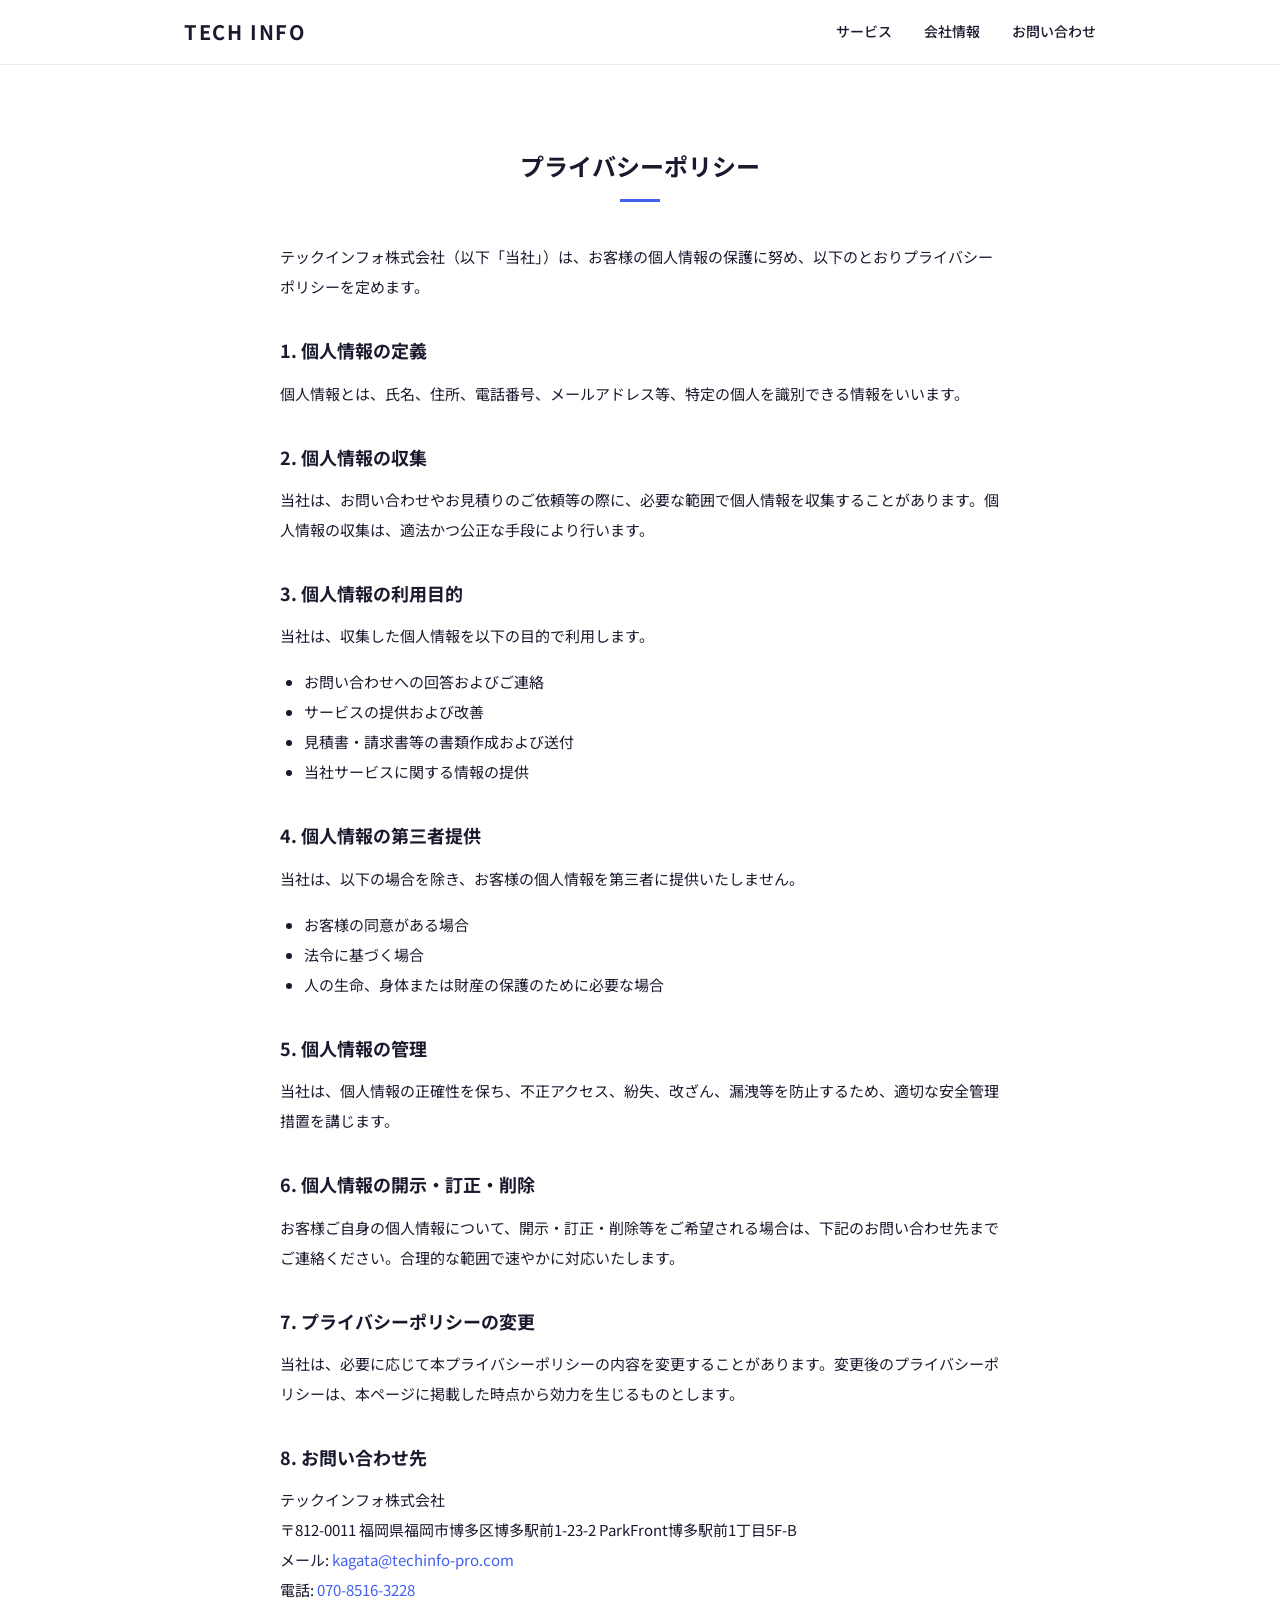
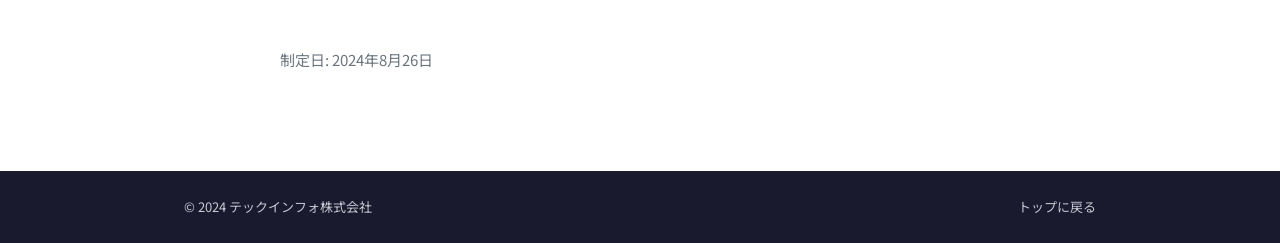
==== privacy-policy.html @ 05c02544 "Initial commit: techinfo-pro.com static site" ====
<!DOCTYPE html>
<html lang="ja">
<head>
  <meta charset="UTF-8">
  <meta name="viewport" content="width=device-width, initial-scale=1.0">
  <title>プライバシーポリシー | テックインフォ株式会社</title>
  <meta name="description" content="テックインフォ株式会社のプライバシーポリシー。個人情報の取り扱いについて。">
  <link rel="preconnect" href="https://fonts.googleapis.com">
  <link rel="preconnect" href="https://fonts.gstatic.com" crossorigin>
  <link href="https://fonts.googleapis.com/css2?family=Noto+Sans+JP:wght@400;500;700&display=swap" rel="stylesheet">
  <link rel="stylesheet" href="css/style.css">
</head>
<body>

  <!-- Header -->
  <header class="header" id="top">
    <div class="header-inner">
      <a href="index.html" class="logo">TECH INFO</a>
      <nav class="nav" id="nav">
        <a href="index.html#services" class="nav-link">サービス</a>
        <a href="index.html#about" class="nav-link">会社情報</a>
        <a href="index.html#contact" class="nav-link">お問い合わせ</a>
      </nav>
    </div>
  </header>

  <!-- Privacy Policy -->
  <section class="section privacy-section">
    <div class="container">
      <h1 class="section-title">プライバシーポリシー</h1>

      <div class="privacy-content">
        <p>テックインフォ株式会社（以下「当社」）は、お客様の個人情報の保護に努め、以下のとおりプライバシーポリシーを定めます。</p>

        <h2>1. 個人情報の定義</h2>
        <p>個人情報とは、氏名、住所、電話番号、メールアドレス等、特定の個人を識別できる情報をいいます。</p>

        <h2>2. 個人情報の収集</h2>
        <p>当社は、お問い合わせやお見積りのご依頼等の際に、必要な範囲で個人情報を収集することがあります。個人情報の収集は、適法かつ公正な手段により行います。</p>

        <h2>3. 個人情報の利用目的</h2>
        <p>当社は、収集した個人情報を以下の目的で利用します。</p>
        <ul>
          <li>お問い合わせへの回答およびご連絡</li>
          <li>サービスの提供および改善</li>
          <li>見積書・請求書等の書類作成および送付</li>
          <li>当社サービスに関する情報の提供</li>
        </ul>

        <h2>4. 個人情報の第三者提供</h2>
        <p>当社は、以下の場合を除き、お客様の個人情報を第三者に提供いたしません。</p>
        <ul>
          <li>お客様の同意がある場合</li>
          <li>法令に基づく場合</li>
          <li>人の生命、身体または財産の保護のために必要な場合</li>
        </ul>

        <h2>5. 個人情報の管理</h2>
        <p>当社は、個人情報の正確性を保ち、不正アクセス、紛失、改ざん、漏洩等を防止するため、適切な安全管理措置を講じます。</p>

        <h2>6. 個人情報の開示・訂正・削除</h2>
        <p>お客様ご自身の個人情報について、開示・訂正・削除等をご希望される場合は、下記のお問い合わせ先までご連絡ください。合理的な範囲で速やかに対応いたします。</p>

        <h2>7. プライバシーポリシーの変更</h2>
        <p>当社は、必要に応じて本プライバシーポリシーの内容を変更することがあります。変更後のプライバシーポリシーは、本ページに掲載した時点から効力を生じるものとします。</p>

        <h2>8. お問い合わせ先</h2>
        <p>
          テックインフォ株式会社<br>
          〒812-0011 福岡県福岡市博多区博多駅前1-23-2 ParkFront博多駅前1丁目5F-B<br>
          メール: <a href="mailto:kagata@techinfo-pro.com">kagata@techinfo-pro.com</a><br>
          電話: <a href="tel:07085163228">070-8516-3228</a>
        </p>

        <p class="privacy-date">制定日: 2024年8月26日</p>
      </div>
    </div>
  </section>

  <!-- Footer -->
  <footer class="footer">
    <div class="container footer-inner">
      <p class="footer-copy">&copy; 2024 テックインフォ株式会社</p>
      <a href="index.html" class="footer-link">トップに戻る</a>
    </div>
  </footer>

</body>
</html>
---- css/style.css ----
/* ========================================
   テックインフォ株式会社 - Style
   design-style.md 準拠
   ======================================== */

/* --- Reset & Base --- */
*, *::before, *::after {
  margin: 0;
  padding: 0;
  box-sizing: border-box;
}

html {
  scroll-behavior: smooth;
  scroll-padding-top: 64px;
}

body {
  font-family: 'Noto Sans JP', -apple-system, BlinkMacSystemFont, 'Segoe UI', sans-serif;
  color: #1a1a2e;
  background: #ffffff;
  line-height: 1.8;
  font-size: 16px;
}

a {
  color: inherit;
  text-decoration: none;
}

img {
  max-width: 100%;
  height: auto;
  display: block;
}

/* --- Container --- */
.container {
  max-width: 960px;
  margin: 0 auto;
  padding: 0 24px;
}

/* --- Header --- */
.header {
  position: fixed;
  top: 0;
  left: 0;
  width: 100%;
  background: #ffffff;
  border-bottom: 1px solid #e9ecef;
  z-index: 100;
}

.header-inner {
  max-width: 960px;
  margin: 0 auto;
  padding: 0 24px;
  display: flex;
  align-items: center;
  justify-content: space-between;
  height: 64px;
}

.logo {
  font-size: 1.25rem;
  font-weight: 700;
  letter-spacing: 0.08em;
  color: #1a1a2e;
}

.nav {
  display: flex;
  gap: 32px;
}

.nav-link {
  font-size: 0.875rem;
  font-weight: 500;
  color: #1a1a2e;
  transition: color 0.2s;
}

.nav-link:hover {
  color: #4361ee;
}

/* Hamburger */
.menu-toggle {
  display: none;
  flex-direction: column;
  justify-content: center;
  gap: 5px;
  background: none;
  border: none;
  cursor: pointer;
  padding: 4px;
  width: 32px;
  height: 32px;
}

.menu-toggle span {
  display: block;
  width: 24px;
  height: 2px;
  background: #1a1a2e;
  transition: transform 0.2s, opacity 0.2s;
}

.menu-toggle[aria-expanded="true"] span:nth-child(1) {
  transform: translateY(7px) rotate(45deg);
}

.menu-toggle[aria-expanded="true"] span:nth-child(2) {
  opacity: 0;
}

.menu-toggle[aria-expanded="true"] span:nth-child(3) {
  transform: translateY(-7px) rotate(-45deg);
}

/* --- Hero --- */
.hero {
  margin-top: 64px;
  background: #1a1a2e;
  color: #ffffff;
  display: flex;
  align-items: center;
  justify-content: center;
  text-align: center;
  padding: 120px 24px;
}

.hero-inner {
  max-width: 700px;
}

.hero-title {
  font-size: 2.5rem;
  font-weight: 700;
  letter-spacing: 0.06em;
  margin-bottom: 20px;
}

.hero-sub {
  font-size: 1.125rem;
  line-height: 2;
  color: #c8c8d4;
}

/* --- Section --- */
.section {
  padding: 80px 0;
}

.section-alt {
  background: #f8f9fa;
}

.section-title {
  font-size: 1.5rem;
  font-weight: 700;
  text-align: center;
  margin-bottom: 40px;
  position: relative;
}

.section-title::after {
  content: '';
  display: block;
  width: 40px;
  height: 3px;
  background: #4361ee;
  margin: 12px auto 0;
}

.section-text {
  font-size: 0.9375rem;
  line-height: 2;
  color: #1a1a2e;
  max-width: 720px;
  margin: 0 auto;
}

.section-text + .section-text {
  margin-top: 16px;
}

/* --- Cards (Services) --- */
.cards {
  display: grid;
  grid-template-columns: repeat(2, 1fr);
  gap: 32px;
}

.card {
  background: #ffffff;
  border: 1px solid #e9ecef;
  border-radius: 4px;
  padding: 32px 28px;
}

.card-number {
  display: inline-flex;
  align-items: center;
  justify-content: center;
  width: 36px;
  height: 36px;
  border: 2px solid #4361ee;
  border-radius: 50%;
  color: #4361ee;
  font-size: 1rem;
  font-weight: 700;
  margin-bottom: 16px;
}

.card-title {
  font-size: 1.125rem;
  font-weight: 700;
  margin-bottom: 12px;
}

.card-text {
  font-size: 0.875rem;
  line-height: 1.9;
  color: #6c757d;
}

/* --- About --- */
.about-message {
  margin-bottom: 24px;
}

.about-sign {
  text-align: right;
  font-size: 0.9375rem;
  font-weight: 500;
  margin-bottom: 48px;
  max-width: 720px;
  margin-left: auto;
  margin-right: auto;
}

.info-table {
  width: 100%;
  max-width: 720px;
  margin: 0 auto;
  border-collapse: collapse;
}

.info-table th,
.info-table td {
  padding: 14px 16px;
  border-bottom: 1px solid #e9ecef;
  font-size: 0.9375rem;
  text-align: left;
  vertical-align: top;
}

.info-table th {
  width: 120px;
  font-weight: 500;
  color: #6c757d;
  white-space: nowrap;
}

.info-table td a {
  color: #4361ee;
}

.info-table td a:hover {
  text-decoration: underline;
}

/* --- Contact --- */
.contact-text {
  text-align: center;
  margin-bottom: 40px;
}

.contact-methods {
  display: flex;
  justify-content: center;
  gap: 48px;
}

.contact-item {
  display: flex;
  flex-direction: column;
  align-items: center;
  gap: 8px;
  padding: 32px 40px;
  background: #ffffff;
  border: 1px solid #e9ecef;
  border-radius: 4px;
  transition: border-color 0.2s;
}

.contact-item:hover {
  border-color: #4361ee;
}

.contact-label {
  font-size: 0.8125rem;
  font-weight: 500;
  color: #6c757d;
}

.contact-value {
  font-size: 1rem;
  font-weight: 500;
  color: #4361ee;
}

/* --- Footer --- */
.footer {
  background: #1a1a2e;
  color: #c8c8d4;
  padding: 24px 0;
}

.footer-inner {
  display: flex;
  justify-content: space-between;
  align-items: center;
}

.footer-copy {
  font-size: 0.8125rem;
}

.footer-link {
  font-size: 0.8125rem;
  color: #c8c8d4;
  transition: color 0.2s;
}

.footer-link:hover {
  color: #ffffff;
}

/* --- Privacy Policy --- */
.privacy-section {
  margin-top: 64px;
}

.privacy-content {
  max-width: 720px;
  margin: 0 auto;
}

.privacy-content p {
  font-size: 0.9375rem;
  line-height: 2;
  margin-bottom: 16px;
}

.privacy-content h2 {
  font-size: 1.125rem;
  font-weight: 700;
  margin-top: 32px;
  margin-bottom: 12px;
}

.privacy-content ul {
  margin-left: 24px;
  margin-bottom: 16px;
}

.privacy-content li {
  font-size: 0.9375rem;
  line-height: 2;
}

.privacy-content a {
  color: #4361ee;
}

.privacy-content a:hover {
  text-decoration: underline;
}

.privacy-date {
  margin-top: 40px;
  color: #6c757d;
  font-size: 0.875rem;
}

/* ========================================
   Responsive
   ======================================== */

@media (max-width: 768px) {
  /* Header */
  .menu-toggle {
    display: flex;
  }

  .nav {
    display: none;
    position: absolute;
    top: 64px;
    left: 0;
    width: 100%;
    background: #ffffff;
    border-bottom: 1px solid #e9ecef;
    flex-direction: column;
    padding: 16px 24px;
    gap: 16px;
  }

  .nav.open {
    display: flex;
  }

  /* Hero */
  .hero {
    padding: 80px 24px;
  }

  .hero-title {
    font-size: 1.75rem;
  }

  .hero-sub {
    font-size: 1rem;
  }

  /* Section */
  .section {
    padding: 56px 0;
  }

  .section-title {
    font-size: 1.25rem;
    margin-bottom: 32px;
  }

  /* Cards */
  .cards {
    grid-template-columns: 1fr;
    gap: 20px;
  }

  /* About */
  .info-table th {
    display: block;
    padding-bottom: 4px;
    border-bottom: none;
  }

  .info-table td {
    display: block;
    padding-top: 0;
  }

  /* Contact */
  .contact-methods {
    flex-direction: column;
    gap: 16px;
    align-items: center;
  }

  .contact-item {
    width: 100%;
    max-width: 320px;
    padding: 24px;
  }

  /* Footer */
  .footer-inner {
    flex-direction: column;
    gap: 8px;
    text-align: center;
  }
}

@media (max-width: 480px) {
  .hero-title {
    font-size: 1.5rem;
  }

  .section-text {
    font-size: 0.875rem;
  }
}
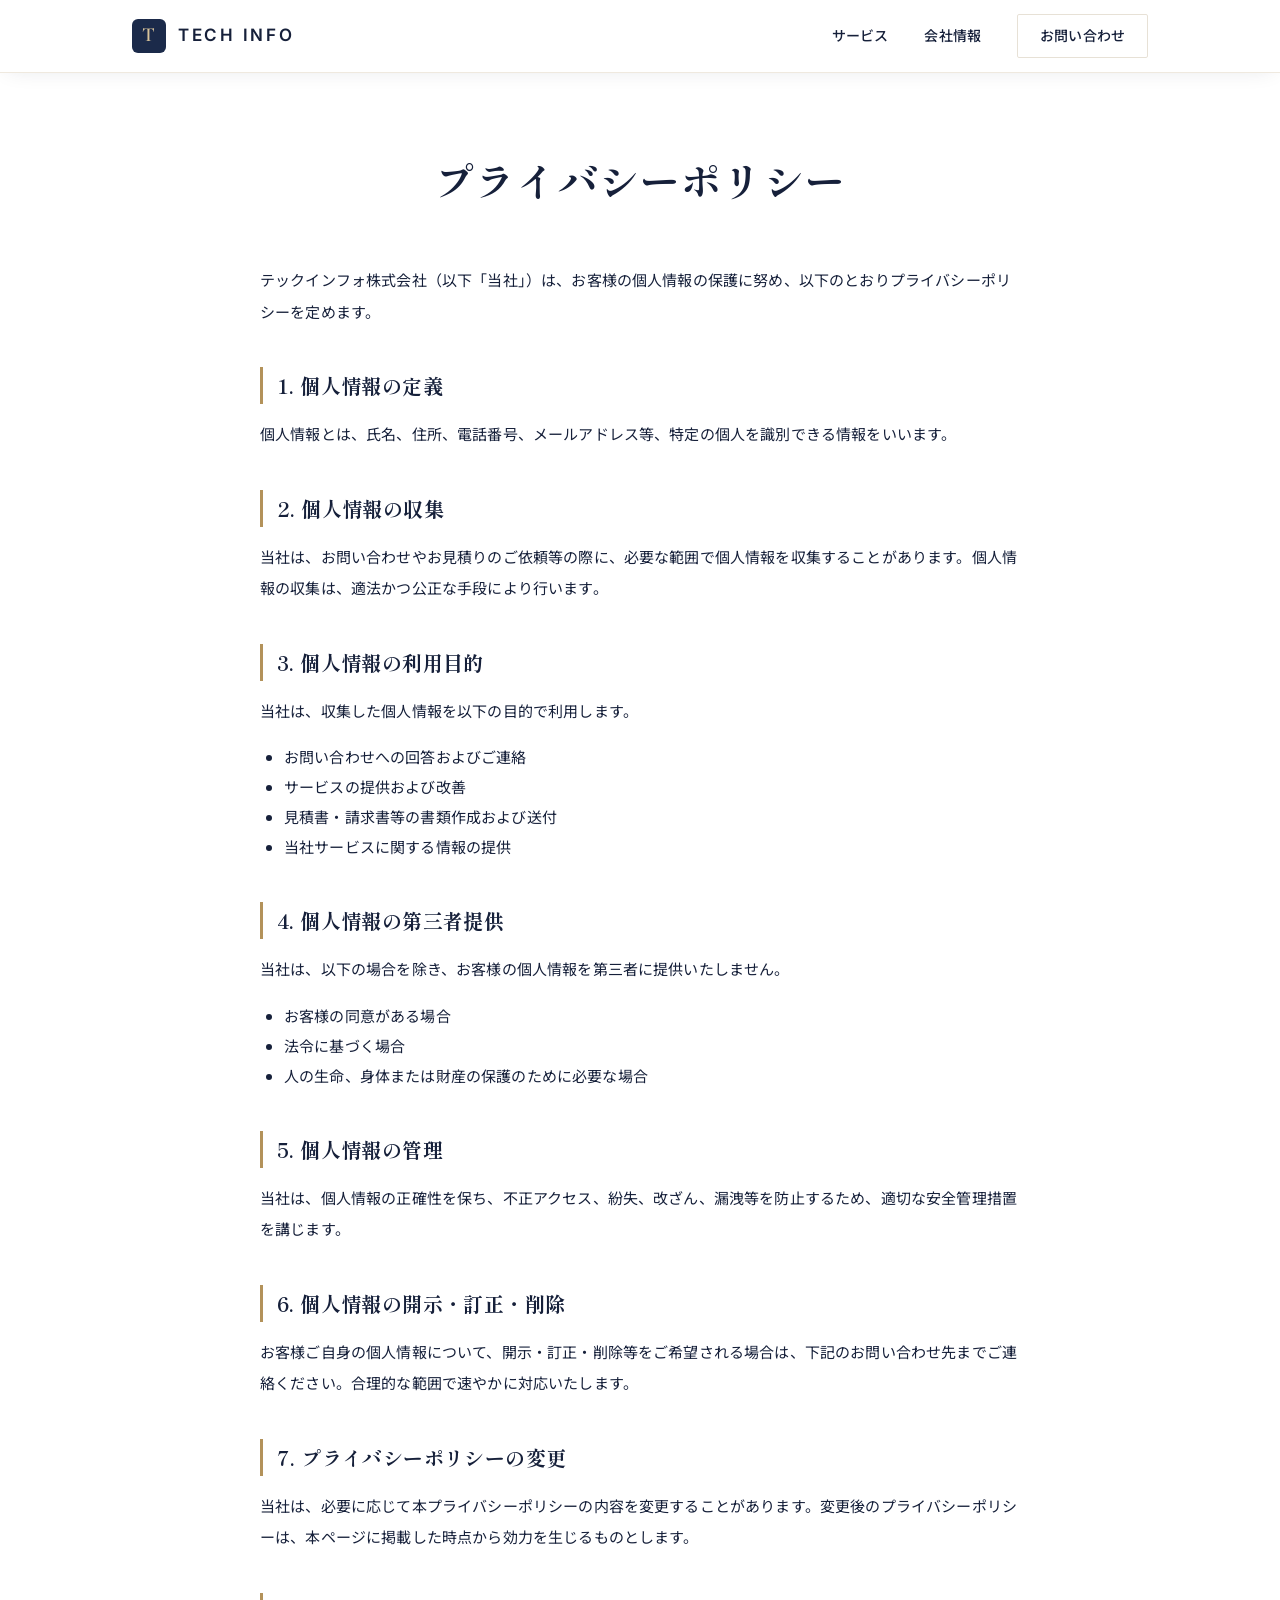
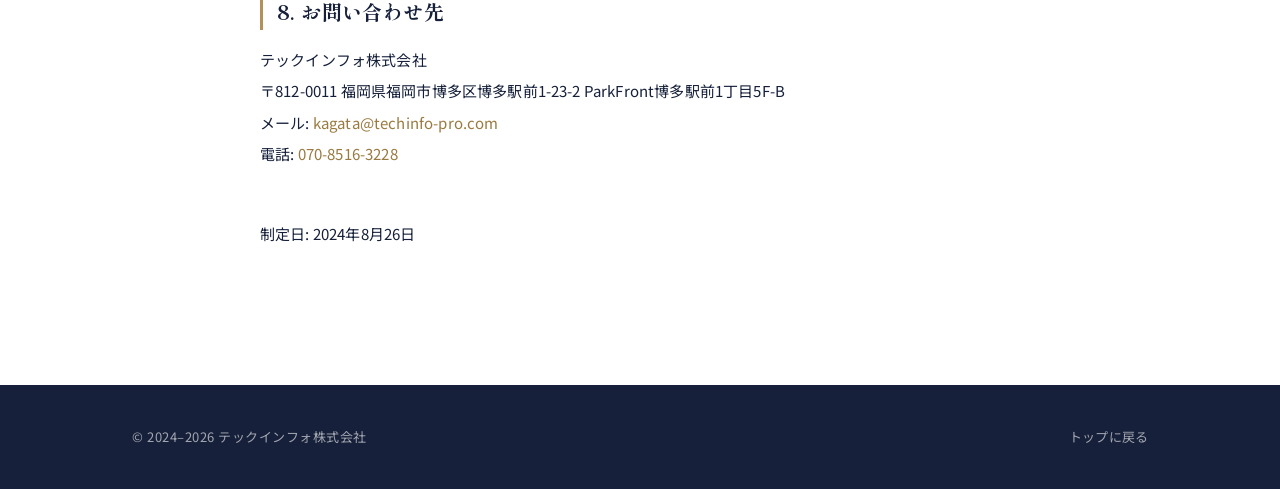
==== commit ade9253e: "v6: Light Premium 全面刷新（デザイン+コピー+集客強化） - デザイン: オフホワイト基調×紺×ゴールド、serif混在、ヒーローのネットワークcanvas、   数値カウントアップ" ====
--- a/privacy-policy.html
+++ b/privacy-policy.html
@@ -5,21 +5,26 @@
   <meta name="viewport" content="width=device-width, initial-scale=1.0">
   <title>プライバシーポリシー | テックインフォ株式会社</title>
   <meta name="description" content="テックインフォ株式会社のプライバシーポリシー。個人情報の取り扱いについて。">
+  <meta name="theme-color" content="#16203a">
+  <link rel="icon" href="data:image/svg+xml,%3Csvg xmlns='http://www.w3.org/2000/svg' viewBox='0 0 32 32'%3E%3Crect width='32' height='32' rx='6' fill='%2316203a'/%3E%3Ctext x='16' y='22' font-family='Georgia,serif' font-size='18' font-weight='700' fill='%23b3925a' text-anchor='middle'%3ET%3C/text%3E%3C/svg%3E">
   <link rel="preconnect" href="https://fonts.googleapis.com">
   <link rel="preconnect" href="https://fonts.gstatic.com" crossorigin>
-  <link href="https://fonts.googleapis.com/css2?family=Noto+Sans+JP:wght@400;500;700&display=swap" rel="stylesheet">
+  <link href="https://fonts.googleapis.com/css2?family=Cormorant+Garamond:wght@500;600&family=Inter:wght@400;500;600&family=Noto+Sans+JP:wght@400;500;700&family=Shippori+Mincho:wght@600;700&display=swap" rel="stylesheet">
   <link rel="stylesheet" href="css/style.css">
 </head>
 <body>
 
   <!-- Header -->
-  <header class="header" id="top">
+  <header class="header scrolled" id="top">
     <div class="header-inner">
-      <a href="index.html" class="logo">TECH INFO</a>
+      <a href="index.html" class="logo">
+        <span class="logo-mark">T</span>
+        <span class="logo-text">TECH INFO</span>
+      </a>
       <nav class="nav" id="nav">
         <a href="index.html#services" class="nav-link">サービス</a>
         <a href="index.html#about" class="nav-link">会社情報</a>
-        <a href="index.html#contact" class="nav-link">お問い合わせ</a>
+        <a href="index.html#contact" class="nav-link nav-cta">お問い合わせ</a>
       </nav>
     </div>
   </header>
@@ -80,7 +85,7 @@
   <!-- Footer -->
   <footer class="footer">
     <div class="container footer-inner">
-      <p class="footer-copy">&copy; 2024 テックインフォ株式会社</p>
+      <p class="footer-copy">&copy; 2024&ndash;2026 テックインフォ株式会社</p>
       <a href="index.html" class="footer-link">トップに戻る</a>
     </div>
   </footer>
--- a/css/style.css
+++ b/css/style.css
@@ -1,7 +1,34 @@
 /* ========================================
-   テックインフォ株式会社 - Style
-   design-style.md 準拠
+   テックインフォ株式会社 - Style v6
+   "Light Premium" Design System
+   背景: オフホワイト / アクセント: 紺 + ゴールド
+   見出し: serif混在 (Cormorant / Shippori Mincho)
    ======================================== */
+
+/* --- Design Tokens --- */
+:root {
+  --bg:        #ffffff;
+  --bg-soft:   #f6f3ec;   /* warm off-white */
+  --bg-warm:   #faf8f3;
+  --ink:       #16203a;   /* deep navy ink */
+  --ink-soft:  #5b6478;   /* muted text */
+  --ink-faint: #8a91a1;
+  --navy:      #1b2a4a;
+  --navy-deep: #111a30;
+  --gold:      #b3925a;
+  --gold-deep: #9a7a40;
+  --gold-soft: #d8c39a;
+  --line:      #e7e1d6;   /* warm hairline */
+  --line-soft: #efe9df;
+  --shadow-sm: 0 1px 2px rgba(22, 32, 58, 0.04);
+  --shadow-md: 0 12px 32px -12px rgba(22, 32, 58, 0.14);
+  --shadow-lg: 0 28px 60px -20px rgba(22, 32, 58, 0.22);
+  --serif-en:  'Cormorant Garamond', 'Shippori Mincho', serif;
+  --serif-jp:  'Shippori Mincho', 'Cormorant Garamond', serif;
+  --sans:      'Noto Sans JP', -apple-system, BlinkMacSystemFont, 'Segoe UI', sans-serif;
+  --mono:      'Inter', 'Noto Sans JP', sans-serif;
+  --ease:      cubic-bezier(0.22, 1, 0.36, 1);
+}
 
 /* --- Reset & Base --- */
 *, *::before, *::after {
@@ -12,77 +39,175 @@
 
 html {
   scroll-behavior: smooth;
-  scroll-padding-top: 64px;
+  scroll-padding-top: 72px;
 }
 
 body {
-  font-family: 'Noto Sans JP', -apple-system, BlinkMacSystemFont, 'Segoe UI', sans-serif;
-  color: #1a1a2e;
-  background: #ffffff;
-  line-height: 1.8;
+  font-family: var(--sans);
+  color: var(--ink);
+  background: var(--bg);
+  line-height: 1.85;
   font-size: 16px;
-}
-
-a {
-  color: inherit;
-  text-decoration: none;
-}
-
-img {
-  max-width: 100%;
-  height: auto;
-  display: block;
-}
+  letter-spacing: 0.01em;
+  -webkit-font-smoothing: antialiased;
+  -moz-osx-font-smoothing: grayscale;
+  overflow-x: hidden;
+}
+
+a { color: inherit; text-decoration: none; }
+
+img { max-width: 100%; height: auto; display: block; }
+
+::selection { background: rgba(179, 146, 90, 0.22); color: var(--ink); }
+
+/* --- Focus visible (accessibility) --- */
+:focus-visible {
+  outline: 2px solid var(--gold);
+  outline-offset: 3px;
+  border-radius: 2px;
+}
+a:focus:not(:focus-visible),
+button:focus:not(:focus-visible) { outline: none; }
 
 /* --- Container --- */
 .container {
-  max-width: 960px;
+  max-width: 1080px;
   margin: 0 auto;
-  padding: 0 24px;
+  padding: 0 32px;
+}
+
+/* --- Buttons --- */
+.btn {
+  display: inline-flex;
+  align-items: center;
+  justify-content: center;
+  gap: 10px;
+  padding: 16px 40px;
+  font-size: 0.9375rem;
+  font-weight: 500;
+  letter-spacing: 0.06em;
+  border-radius: 2px;
+  cursor: pointer;
+  transition: transform 0.3s var(--ease), background 0.3s var(--ease),
+              color 0.3s var(--ease), box-shadow 0.3s var(--ease), border-color 0.3s var(--ease);
+  position: relative;
+}
+.btn-primary {
+  background: var(--navy);
+  color: #fff;
+  box-shadow: var(--shadow-md);
+}
+.btn-primary:hover {
+  background: var(--navy-deep);
+  transform: translateY(-2px);
+  box-shadow: var(--shadow-lg);
+}
+.btn-primary:active { transform: translateY(0); }
+.btn-ghost {
+  background: transparent;
+  color: var(--ink);
+  border: 1px solid var(--line);
+}
+.btn-ghost:hover {
+  border-color: var(--gold);
+  color: var(--gold-deep);
+  transform: translateY(-2px);
 }
 
 /* --- Header --- */
 .header {
   position: fixed;
-  top: 0;
-  left: 0;
+  top: 0; left: 0;
   width: 100%;
-  background: #ffffff;
-  border-bottom: 1px solid #e9ecef;
+  background: rgba(255, 255, 255, 0.72);
+  backdrop-filter: blur(14px) saturate(1.4);
+  -webkit-backdrop-filter: blur(14px) saturate(1.4);
+  border-bottom: 1px solid transparent;
   z-index: 100;
+  transition: background 0.3s var(--ease), border-color 0.3s var(--ease), box-shadow 0.3s var(--ease);
+}
+.header.scrolled {
+  background: rgba(255, 255, 255, 0.92);
+  border-bottom-color: var(--line-soft);
+  box-shadow: 0 1px 24px -8px rgba(22, 32, 58, 0.16);
 }
 
 .header-inner {
-  max-width: 960px;
+  max-width: 1080px;
   margin: 0 auto;
-  padding: 0 24px;
+  padding: 0 32px;
   display: flex;
   align-items: center;
   justify-content: space-between;
-  height: 64px;
+  height: 72px;
 }
 
 .logo {
+  display: inline-flex;
+  align-items: center;
+  gap: 12px;
+}
+.logo-mark {
+  display: inline-flex;
+  align-items: center;
+  justify-content: center;
+  width: 34px;
+  height: 34px;
+  border-radius: 6px;
+  background: var(--navy);
+  color: var(--gold-soft);
+  font-family: var(--serif-en);
   font-size: 1.25rem;
-  font-weight: 700;
-  letter-spacing: 0.08em;
-  color: #1a1a2e;
+  font-weight: 600;
+  line-height: 1;
+  padding-bottom: 2px;
+}
+.logo-text {
+  font-family: var(--mono);
+  font-size: 1.0625rem;
+  font-weight: 600;
+  letter-spacing: 0.16em;
+  color: var(--ink);
 }
 
 .nav {
   display: flex;
-  gap: 32px;
-}
-
+  align-items: center;
+  gap: 36px;
+}
 .nav-link {
   font-size: 0.875rem;
   font-weight: 500;
-  color: #1a1a2e;
-  transition: color 0.2s;
-}
-
-.nav-link:hover {
-  color: #4361ee;
+  color: var(--ink);
+  position: relative;
+  padding: 6px 0;
+  transition: color 0.25s var(--ease);
+}
+.nav-link::after {
+  content: '';
+  position: absolute;
+  left: 0; bottom: 0;
+  width: 100%;
+  height: 1px;
+  background: var(--gold);
+  transform: scaleX(0);
+  transform-origin: left;
+  transition: transform 0.3s var(--ease);
+}
+.nav-link:hover { color: var(--gold-deep); }
+.nav-link:hover::after { transform: scaleX(1); }
+
+.nav-cta {
+  padding: 8px 22px;
+  border: 1px solid var(--line);
+  border-radius: 2px;
+  transition: border-color 0.25s var(--ease), color 0.25s var(--ease), background 0.25s var(--ease);
+}
+.nav-cta::after { display: none; }
+.nav-cta:hover {
+  border-color: var(--navy);
+  background: var(--navy);
+  color: #fff;
 }
 
 /* Hamburger */
@@ -94,393 +219,926 @@
   background: none;
   border: none;
   cursor: pointer;
-  padding: 4px;
-  width: 32px;
-  height: 32px;
-}
-
+  padding: 8px;
+  width: 44px;
+  height: 44px;
+}
 .menu-toggle span {
   display: block;
   width: 24px;
   height: 2px;
-  background: #1a1a2e;
-  transition: transform 0.2s, opacity 0.2s;
-}
-
-.menu-toggle[aria-expanded="true"] span:nth-child(1) {
-  transform: translateY(7px) rotate(45deg);
-}
-
-.menu-toggle[aria-expanded="true"] span:nth-child(2) {
-  opacity: 0;
-}
-
-.menu-toggle[aria-expanded="true"] span:nth-child(3) {
-  transform: translateY(-7px) rotate(-45deg);
-}
+  background: var(--ink);
+  border-radius: 2px;
+  transition: transform 0.3s var(--ease), opacity 0.3s var(--ease);
+}
+.menu-toggle[aria-expanded="true"] span:nth-child(1) { transform: translateY(7px) rotate(45deg); }
+.menu-toggle[aria-expanded="true"] span:nth-child(2) { opacity: 0; }
+.menu-toggle[aria-expanded="true"] span:nth-child(3) { transform: translateY(-7px) rotate(-45deg); }
 
 /* --- Hero --- */
 .hero {
-  margin-top: 64px;
-  background: #1a1a2e;
-  color: #ffffff;
+  position: relative;
+  min-height: 100vh;
+  min-height: 100svh;
   display: flex;
   align-items: center;
   justify-content: center;
   text-align: center;
-  padding: 120px 24px;
-}
-
+  padding: 120px 32px 100px;
+  background:
+    radial-gradient(120% 90% at 50% 0%, #ffffff 0%, var(--bg-warm) 55%, var(--bg-soft) 100%);
+  overflow: hidden;
+}
+.hero-canvas {
+  position: absolute;
+  inset: 0;
+  width: 100%;
+  height: 100%;
+  z-index: 0;
+}
+.hero-glow {
+  position: absolute;
+  top: -20%;
+  left: 50%;
+  transform: translateX(-50%);
+  width: 80vw;
+  max-width: 900px;
+  height: 60vh;
+  background: radial-gradient(closest-side, rgba(179, 146, 90, 0.12), transparent 70%);
+  z-index: 0;
+  pointer-events: none;
+}
 .hero-inner {
-  max-width: 700px;
-}
-
+  position: relative;
+  z-index: 2;
+  max-width: 760px;
+}
+.hero-label {
+  font-family: var(--mono);
+  font-size: 0.8125rem;
+  font-weight: 600;
+  letter-spacing: 0.32em;
+  color: var(--gold-deep);
+  text-transform: uppercase;
+  margin-bottom: 28px;
+  opacity: 0;
+  animation: heroFade 0.9s var(--ease) 0.1s forwards;
+}
 .hero-title {
-  font-size: 2.5rem;
-  font-weight: 700;
-  letter-spacing: 0.06em;
-  margin-bottom: 20px;
-}
-
+  font-family: var(--serif-en);
+  font-size: clamp(3rem, 8vw, 5.5rem);
+  font-weight: 600;
+  letter-spacing: 0.01em;
+  line-height: 1.05;
+  color: var(--ink);
+  margin-bottom: 28px;
+  opacity: 0;
+  animation: heroRise 1.1s var(--ease) 0.22s forwards;
+}
 .hero-sub {
-  font-size: 1.125rem;
-  line-height: 2;
-  color: #c8c8d4;
+  font-size: clamp(1rem, 2.4vw, 1.1875rem);
+  line-height: 2.1;
+  color: var(--ink-soft);
+  margin-bottom: 48px;
+  font-weight: 400;
+  opacity: 0;
+  animation: heroFade 1s var(--ease) 0.42s forwards;
+}
+.hero-actions {
+  display: flex;
+  gap: 16px;
+  justify-content: center;
+  flex-wrap: wrap;
+  opacity: 0;
+  animation: heroFade 1s var(--ease) 0.58s forwards;
+}
+.hero-scroll {
+  position: absolute;
+  bottom: 32px;
+  left: 50%;
+  transform: translateX(-50%);
+  z-index: 2;
+  display: flex;
+  flex-direction: column;
+  align-items: center;
+  gap: 10px;
+  font-family: var(--mono);
+  font-size: 0.6875rem;
+  font-weight: 500;
+  letter-spacing: 0.24em;
+  text-transform: uppercase;
+  color: var(--ink-faint);
+  opacity: 0;
+  animation: heroFade 1s var(--ease) 0.9s forwards;
+}
+.hero-scroll-line {
+  width: 1px;
+  height: 48px;
+  background: linear-gradient(to bottom, var(--gold), transparent);
+  position: relative;
+  overflow: hidden;
+}
+.hero-scroll-line::after {
+  content: '';
+  position: absolute;
+  top: -50%;
+  left: 0;
+  width: 100%;
+  height: 50%;
+  background: var(--gold);
+  animation: scrollDot 2s var(--ease) infinite;
+}
+
+@keyframes heroFade { to { opacity: 1; } }
+@keyframes heroRise { from { opacity: 0; transform: translateY(20px); } to { opacity: 1; transform: translateY(0); } }
+@keyframes scrollDot { 0% { top: -50%; } 100% { top: 100%; } }
+
+/* --- Numbers --- */
+.numbers-section {
+  padding: 72px 0;
+  background: var(--ink);
+  color: #fff;
+}
+.numbers {
+  display: grid;
+  grid-template-columns: repeat(4, 1fr);
+  gap: 32px;
+  text-align: center;
+}
+.number-item {
+  display: flex;
+  flex-direction: column;
+  gap: 12px;
+  position: relative;
+}
+.number-item:not(:last-child)::after {
+  content: '';
+  position: absolute;
+  right: -16px;
+  top: 50%;
+  transform: translateY(-50%);
+  width: 1px;
+  height: 56px;
+  background: rgba(255, 255, 255, 0.12);
+}
+.number-value {
+  font-family: var(--mono);
+  font-size: clamp(2.75rem, 6vw, 3.5rem);
+  font-weight: 600;
+  color: #fff;
+  letter-spacing: 0.01em;
+  line-height: 1.1;
+}
+.number-value .count { color: var(--gold-soft); }
+.number-unit {
+  font-size: 1rem;
+  font-weight: 500;
+  margin-left: 4px;
+  color: rgba(255, 255, 255, 0.78);
+}
+.number-label {
+  font-size: 0.8125rem;
+  font-weight: 500;
+  color: rgba(255, 255, 255, 0.55);
+  letter-spacing: 0.14em;
+  text-transform: uppercase;
+  font-family: var(--mono);
 }
 
 /* --- Section --- */
-.section {
-  padding: 80px 0;
-}
-
-.section-alt {
-  background: #f8f9fa;
-}
-
+.section { padding: 120px 0; }
+.section-alt { background: var(--bg-soft); }
+
+.section-eyebrow {
+  font-family: var(--mono);
+  font-size: 0.75rem;
+  font-weight: 600;
+  letter-spacing: 0.3em;
+  text-transform: uppercase;
+  color: var(--gold-deep);
+  text-align: center;
+  margin-bottom: 16px;
+}
 .section-title {
-  font-size: 1.5rem;
+  font-family: var(--serif-jp);
+  font-size: clamp(1.75rem, 4vw, 2.5rem);
   font-weight: 700;
   text-align: center;
-  margin-bottom: 40px;
-  position: relative;
-}
-
-.section-title::after {
-  content: '';
-  display: block;
-  width: 40px;
-  height: 3px;
-  background: #4361ee;
-  margin: 12px auto 0;
-}
-
+  margin-bottom: 56px;
+  letter-spacing: 0.03em;
+  line-height: 1.4;
+  color: var(--ink);
+}
+.section-lead {
+  font-size: 1rem;
+  text-align: center;
+  color: var(--ink-soft);
+  margin-top: -36px;
+  margin-bottom: 56px;
+  line-height: 2;
+}
+.prose { max-width: 760px; margin: 0 auto; }
 .section-text {
-  font-size: 0.9375rem;
-  line-height: 2;
-  color: #1a1a2e;
-  max-width: 720px;
-  margin: 0 auto;
-}
-
-.section-text + .section-text {
-  margin-top: 16px;
-}
+  font-size: 1rem;
+  line-height: 2.1;
+  color: var(--ink);
+}
+.section-text + .section-text { margin-top: 24px; }
 
 /* --- Cards (Services) --- */
 .cards {
   display: grid;
   grid-template-columns: repeat(2, 1fr);
-  gap: 32px;
-}
-
+  gap: 28px;
+}
 .card {
-  background: #ffffff;
-  border: 1px solid #e9ecef;
-  border-radius: 4px;
-  padding: 32px 28px;
-}
-
+  position: relative;
+  background: var(--bg);
+  border: 1px solid var(--line);
+  border-radius: 6px;
+  padding: 44px 40px;
+  overflow: hidden;
+  transition: transform 0.4s var(--ease), box-shadow 0.4s var(--ease), border-color 0.4s var(--ease);
+}
+.card::before {
+  content: '';
+  position: absolute;
+  top: 0; left: 0;
+  width: 100%;
+  height: 3px;
+  background: linear-gradient(90deg, var(--gold), var(--gold-soft));
+  transform: scaleX(0);
+  transform-origin: left;
+  transition: transform 0.45s var(--ease);
+}
+.card:hover {
+  transform: translateY(-6px);
+  border-color: transparent;
+  box-shadow: var(--shadow-lg);
+}
+.card:hover::before { transform: scaleX(1); }
 .card-number {
+  font-family: var(--serif-en);
+  font-size: 2rem;
+  font-weight: 600;
+  color: var(--gold);
+  line-height: 1;
+  margin-bottom: 20px;
+  letter-spacing: 0.02em;
+}
+.card-title {
+  font-family: var(--serif-jp);
+  font-size: 1.3125rem;
+  font-weight: 700;
+  margin-bottom: 16px;
+  letter-spacing: 0.02em;
+}
+.card-text {
+  font-size: 0.9375rem;
+  line-height: 2;
+  color: var(--ink-soft);
+  margin-bottom: 22px;
+}
+.card-list { list-style: none; padding: 0; }
+.card-list li {
+  font-size: 0.875rem;
+  color: var(--ink);
+  padding: 6px 0 6px 22px;
+  position: relative;
+  line-height: 1.8;
+}
+.card-list li::before {
+  content: '';
+  position: absolute;
+  left: 0;
+  top: 15px;
+  width: 9px;
+  height: 9px;
+  border: 1px solid var(--gold);
+  border-radius: 50%;
+}
+.card-list li::after {
+  content: '';
+  position: absolute;
+  left: 3px;
+  top: 18px;
+  width: 3px;
+  height: 3px;
+  background: var(--gold);
+  border-radius: 50%;
+}
+
+/* --- Strengths --- */
+.strengths {
+  max-width: 840px;
+  margin: 0 auto;
+  display: grid;
+  grid-template-columns: repeat(2, 1fr);
+  gap: 40px 48px;
+}
+.strength-item {
+  display: flex;
+  gap: 24px;
+  align-items: flex-start;
+}
+.strength-number {
+  font-family: var(--serif-en);
+  font-size: 2.25rem;
+  font-weight: 600;
+  color: var(--gold);
+  line-height: 1;
+  flex-shrink: 0;
+  letter-spacing: 0.02em;
+}
+.strength-body { flex: 1; }
+.strength-title {
+  font-family: var(--serif-jp);
+  font-size: 1.1875rem;
+  font-weight: 700;
+  margin-bottom: 10px;
+  letter-spacing: 0.02em;
+}
+.strength-text {
+  font-size: 0.9375rem;
+  line-height: 2;
+  color: var(--ink-soft);
+}
+
+/* --- Workflow --- */
+.workflow {
+  max-width: 760px;
+  margin: 0 auto;
+  position: relative;
+}
+.workflow::before {
+  content: '';
+  position: absolute;
+  left: 23px;
+  top: 28px;
+  bottom: 28px;
+  width: 1px;
+  background: linear-gradient(to bottom, var(--gold-soft), var(--line));
+}
+.workflow-step {
+  display: flex;
+  gap: 28px;
+  align-items: flex-start;
+  padding: 22px 0;
+  position: relative;
+}
+.workflow-number {
   display: inline-flex;
   align-items: center;
   justify-content: center;
-  width: 36px;
-  height: 36px;
-  border: 2px solid #4361ee;
+  width: 48px;
+  height: 48px;
   border-radius: 50%;
-  color: #4361ee;
+  background: var(--bg);
+  border: 1px solid var(--gold);
+  color: var(--gold-deep);
+  font-family: var(--mono);
   font-size: 1rem;
+  font-weight: 600;
+  flex-shrink: 0;
+  position: relative;
+  z-index: 1;
+  transition: background 0.4s var(--ease), color 0.4s var(--ease), box-shadow 0.4s var(--ease);
+}
+.workflow-step.visible .workflow-number {
+  background: var(--navy);
+  border-color: var(--navy);
+  color: var(--gold-soft);
+  box-shadow: 0 8px 20px -8px rgba(27, 42, 74, 0.5);
+}
+.workflow-body { flex: 1; padding-top: 8px; }
+.workflow-title {
+  font-family: var(--serif-jp);
+  font-size: 1.1875rem;
   font-weight: 700;
-  margin-bottom: 16px;
-}
-
-.card-title {
-  font-size: 1.125rem;
+  margin-bottom: 10px;
+  letter-spacing: 0.02em;
+}
+.workflow-text {
+  font-size: 0.9375rem;
+  line-height: 2;
+  color: var(--ink-soft);
+}
+
+/* --- Cases --- */
+.cases {
+  display: grid;
+  grid-template-columns: repeat(3, 1fr);
+  gap: 28px;
+}
+.case-card {
+  background: var(--bg);
+  border: 1px solid var(--line);
+  border-radius: 6px;
+  padding: 36px 30px;
+  transition: transform 0.4s var(--ease), box-shadow 0.4s var(--ease), border-color 0.4s var(--ease);
+}
+.case-card:hover {
+  transform: translateY(-6px);
+  border-color: transparent;
+  box-shadow: var(--shadow-lg);
+}
+.case-tag {
+  display: inline-block;
+  font-family: var(--mono);
+  font-size: 0.6875rem;
+  font-weight: 600;
+  letter-spacing: 0.12em;
+  color: var(--gold-deep);
+  background: rgba(179, 146, 90, 0.1);
+  border-radius: 2px;
+  padding: 4px 12px;
+  margin-bottom: 18px;
+}
+.case-title {
+  font-family: var(--serif-jp);
+  font-size: 1.1875rem;
   font-weight: 700;
-  margin-bottom: 12px;
-}
-
-.card-text {
-  font-size: 0.875rem;
-  line-height: 1.9;
-  color: #6c757d;
+  margin-bottom: 20px;
+  line-height: 1.5;
+  letter-spacing: 0.02em;
+}
+.case-detail {
+  display: grid;
+  grid-template-columns: auto 1fr;
+  gap: 8px 16px;
+}
+.case-label {
+  font-family: var(--mono);
+  font-size: 0.6875rem;
+  font-weight: 600;
+  letter-spacing: 0.08em;
+  color: var(--gold-deep);
+  padding-top: 4px;
+  white-space: nowrap;
+}
+.case-text {
+  font-size: 0.8125rem;
+  line-height: 1.85;
+  color: var(--ink-soft);
 }
 
 /* --- About --- */
+.about-profile {
+  display: flex;
+  gap: 56px;
+  align-items: center;
+  max-width: 840px;
+  margin: 0 auto 56px;
+}
+.about-photo {
+  flex-shrink: 0;
+  width: 240px;
+  position: relative;
+}
+.about-photo::before {
+  content: '';
+  position: absolute;
+  inset: -14px -14px 14px 14px;
+  border: 1px solid var(--gold-soft);
+  border-radius: 6px;
+  z-index: 0;
+}
+.about-photo img {
+  position: relative;
+  z-index: 1;
+  width: 100%;
+  border-radius: 6px;
+  box-shadow: var(--shadow-md);
+}
+.about-text { flex: 1; }
 .about-message {
-  margin-bottom: 24px;
-}
-
+  font-size: 0.9375rem;
+  line-height: 2.15;
+  color: var(--ink);
+  margin-bottom: 28px;
+}
 .about-sign {
   text-align: right;
-  font-size: 0.9375rem;
+  font-family: var(--serif-jp);
+  font-size: 1.1875rem;
+  font-weight: 700;
+  letter-spacing: 0.04em;
+}
+.about-sign-role {
+  display: block;
+  font-family: var(--sans);
+  font-size: 0.75rem;
   font-weight: 500;
-  margin-bottom: 48px;
-  max-width: 720px;
-  margin-left: auto;
-  margin-right: auto;
-}
-
+  color: var(--ink-faint);
+  letter-spacing: 0.12em;
+  margin-bottom: 4px;
+}
 .info-table {
   width: 100%;
-  max-width: 720px;
+  max-width: 840px;
   margin: 0 auto;
   border-collapse: collapse;
 }
-
 .info-table th,
 .info-table td {
-  padding: 14px 16px;
-  border-bottom: 1px solid #e9ecef;
+  padding: 18px 20px;
+  border-bottom: 1px solid var(--line);
   font-size: 0.9375rem;
   text-align: left;
   vertical-align: top;
 }
-
+.info-table tr:first-child th,
+.info-table tr:first-child td { border-top: 1px solid var(--line); }
 .info-table th {
-  width: 120px;
+  width: 140px;
   font-weight: 500;
-  color: #6c757d;
+  color: var(--ink-faint);
   white-space: nowrap;
-}
-
-.info-table td a {
-  color: #4361ee;
-}
-
-.info-table td a:hover {
-  text-decoration: underline;
-}
+  font-size: 0.875rem;
+  letter-spacing: 0.04em;
+}
+.info-table td a { color: var(--gold-deep); transition: color 0.25s var(--ease); }
+.info-table td a:hover { color: var(--gold); text-decoration: underline; }
 
 /* --- Contact --- */
+.contact-section {
+  background: var(--navy-deep);
+  background:
+    radial-gradient(120% 100% at 50% 0%, var(--navy) 0%, var(--navy-deep) 70%);
+  color: #fff;
+}
+.section-eyebrow-light { color: var(--gold-soft); }
+.section-title-light { color: #fff; }
 .contact-text {
   text-align: center;
-  margin-bottom: 40px;
-}
-
+  margin: 0 auto 48px;
+  max-width: 620px;
+  color: rgba(255, 255, 255, 0.75);
+  line-height: 2.1;
+}
 .contact-methods {
   display: flex;
   justify-content: center;
-  gap: 48px;
-}
-
+  gap: 24px;
+  flex-wrap: wrap;
+}
 .contact-item {
   display: flex;
   flex-direction: column;
   align-items: center;
-  gap: 8px;
-  padding: 32px 40px;
-  background: #ffffff;
-  border: 1px solid #e9ecef;
-  border-radius: 4px;
-  transition: border-color 0.2s;
-}
-
+  gap: 10px;
+  padding: 36px 52px;
+  background: rgba(255, 255, 255, 0.04);
+  border: 1px solid rgba(255, 255, 255, 0.12);
+  border-radius: 6px;
+  transition: transform 0.4s var(--ease), border-color 0.4s var(--ease), background 0.4s var(--ease);
+}
 .contact-item:hover {
-  border-color: #4361ee;
-}
-
+  transform: translateY(-4px);
+  border-color: var(--gold);
+  background: rgba(255, 255, 255, 0.06);
+}
 .contact-label {
-  font-size: 0.8125rem;
+  font-family: var(--mono);
+  font-size: 0.6875rem;
+  font-weight: 600;
+  letter-spacing: 0.16em;
+  text-transform: uppercase;
+  color: var(--gold-soft);
+}
+.contact-value {
+  font-family: var(--mono);
+  font-size: 1.0625rem;
   font-weight: 500;
-  color: #6c757d;
-}
-
-.contact-value {
-  font-size: 1rem;
-  font-weight: 500;
-  color: #4361ee;
+  color: #fff;
 }
 
 /* --- Footer --- */
 .footer {
-  background: #1a1a2e;
-  color: #c8c8d4;
-  padding: 24px 0;
-}
-
+  background: var(--ink);
+  color: rgba(255, 255, 255, 0.6);
+  padding: 32px 0;
+}
 .footer-inner {
   display: flex;
   justify-content: space-between;
   align-items: center;
 }
-
-.footer-copy {
-  font-size: 0.8125rem;
-}
-
+.footer-copy { font-size: 0.8125rem; letter-spacing: 0.04em; }
 .footer-link {
   font-size: 0.8125rem;
-  color: #c8c8d4;
-  transition: color 0.2s;
-}
-
-.footer-link:hover {
-  color: #ffffff;
-}
+  color: rgba(255, 255, 255, 0.6);
+  transition: color 0.25s var(--ease);
+  padding: 8px 0;
+}
+.footer-link:hover { color: var(--gold-soft); }
 
 /* --- Privacy Policy --- */
-.privacy-section {
-  margin-top: 64px;
-}
-
-.privacy-content {
-  max-width: 720px;
+.privacy-section { margin-top: 72px; padding-top: 80px; }
+.privacy-content { max-width: 760px; margin: 0 auto; }
+.privacy-content > p {
+  font-size: 0.9375rem;
+  line-height: 2.1;
+  margin-bottom: 16px;
+  color: var(--ink);
+}
+.privacy-content h2 {
+  font-family: var(--serif-jp);
+  font-size: 1.25rem;
+  font-weight: 700;
+  margin-top: 40px;
+  margin-bottom: 14px;
+  letter-spacing: 0.02em;
+  padding-left: 14px;
+  border-left: 3px solid var(--gold);
+}
+.privacy-content ul { margin-left: 24px; margin-bottom: 16px; }
+.privacy-content li { font-size: 0.9375rem; line-height: 2; }
+.privacy-content a { color: var(--gold-deep); }
+.privacy-content a:hover { color: var(--gold); text-decoration: underline; }
+.privacy-date { margin-top: 48px; color: var(--ink-faint); font-size: 0.875rem; }
+
+/* --- Scroll Animation --- */
+.fade-in {
+  opacity: 0;
+  transform: translateY(22px);
+  transition: opacity 0.7s var(--ease), transform 0.7s var(--ease);
+  will-change: opacity, transform;
+}
+.fade-in.visible { opacity: 1; transform: translateY(0); }
+
+/* stagger within grids */
+.cards .card:nth-child(2),
+.cases .case-card:nth-child(2) { transition-delay: 0.08s; }
+.cards .card:nth-child(3) { transition-delay: 0.16s; }
+.cards .card:nth-child(4) { transition-delay: 0.24s; }
+.cases .case-card:nth-child(3) { transition-delay: 0.16s; }
+.strengths .strength-item:nth-child(2) { transition-delay: 0.08s; }
+.strengths .strength-item:nth-child(3) { transition-delay: 0.16s; }
+.strengths .strength-item:nth-child(4) { transition-delay: 0.24s; }
+
+/* --- Reduced Motion --- */
+@media (prefers-reduced-motion: reduce) {
+  *, *::before, *::after {
+    transition-duration: 0.01ms !important;
+    animation-duration: 0.01ms !important;
+    animation-iteration-count: 1 !important;
+  }
+  html { scroll-behavior: auto; }
+  .fade-in { opacity: 1; transform: none; }
+  .hero-label, .hero-title, .hero-sub, .hero-actions, .hero-scroll { opacity: 1; animation: none; }
+}
+
+/* --- Industries (chips) --- */
+.chips {
+  display: flex;
+  flex-wrap: wrap;
+  justify-content: center;
+  gap: 12px;
+  max-width: 840px;
+  margin: 0 auto 48px;
+}
+.chip {
+  font-size: 0.9375rem;
+  font-weight: 500;
+  color: var(--ink);
+  background: var(--bg);
+  border: 1px solid var(--line);
+  border-radius: 999px;
+  padding: 10px 22px;
+  transition: border-color 0.3s var(--ease), color 0.3s var(--ease), transform 0.3s var(--ease), box-shadow 0.3s var(--ease);
+}
+.chip:hover {
+  border-color: var(--gold);
+  color: var(--gold-deep);
+  transform: translateY(-2px);
+  box-shadow: var(--shadow-sm);
+}
+
+/* --- Vendors strip --- */
+.vendors-strip {
+  display: flex;
+  flex-wrap: wrap;
+  align-items: center;
+  justify-content: center;
+  gap: 18px 36px;
+  padding-top: 36px;
+  border-top: 1px solid var(--line);
+  max-width: 840px;
   margin: 0 auto;
 }
-
-.privacy-content p {
+.vendor-label {
+  font-family: var(--mono);
+  font-size: 0.6875rem;
+  font-weight: 600;
+  letter-spacing: 0.24em;
+  text-transform: uppercase;
+  color: var(--gold-deep);
+}
+.vendor {
+  font-family: var(--mono);
+  font-size: 1.125rem;
+  font-weight: 600;
+  letter-spacing: 0.04em;
+  color: var(--ink-faint);
+  transition: color 0.3s var(--ease);
+}
+.vendor:hover { color: var(--ink); }
+
+/* --- Large-Scale band --- */
+.scale-band {
+  padding: 96px 0;
+  background:
+    radial-gradient(130% 120% at 50% 0%, var(--navy) 0%, var(--navy-deep) 75%);
+  color: #fff;
+  position: relative;
+  overflow: hidden;
+}
+.scale-band::before {
+  content: '';
+  position: absolute;
+  top: 0; left: 50%;
+  transform: translateX(-50%);
+  width: 60px; height: 3px;
+  background: linear-gradient(90deg, var(--gold), var(--gold-soft));
+}
+.scale-inner {
+  max-width: 760px;
+  margin: 0 auto;
+  text-align: center;
+}
+.scale-eyebrow { color: var(--gold-soft); margin-bottom: 18px; }
+.scale-title {
+  font-family: var(--serif-jp);
+  font-size: clamp(1.625rem, 3.6vw, 2.25rem);
+  font-weight: 700;
+  letter-spacing: 0.03em;
+  line-height: 1.45;
+  margin-bottom: 24px;
+}
+.scale-text {
+  font-size: 1.0625rem;
+  line-height: 2.1;
+  color: rgba(255, 255, 255, 0.8);
+}
+
+/* --- FAQ --- */
+.faq {
+  max-width: 760px;
+  margin: 0 auto;
+  border-top: 1px solid var(--line);
+}
+.faq-item {
+  border-bottom: 1px solid var(--line);
+}
+.faq-item summary {
+  list-style: none;
+  cursor: pointer;
+  padding: 24px 44px 24px 32px;
+  position: relative;
+  font-size: 1.0625rem;
+  font-weight: 500;
+  color: var(--ink);
+  transition: color 0.25s var(--ease);
+}
+.faq-item summary::-webkit-details-marker { display: none; }
+.faq-item summary::before {
+  content: 'Q';
+  position: absolute;
+  left: 0;
+  top: 24px;
+  font-family: var(--serif-en);
+  font-size: 1.125rem;
+  font-weight: 600;
+  color: var(--gold);
+  line-height: 1.4;
+}
+.faq-item summary::after {
+  content: '';
+  position: absolute;
+  right: 8px;
+  top: 30px;
+  width: 9px; height: 9px;
+  border-right: 2px solid var(--gold);
+  border-bottom: 2px solid var(--gold);
+  transform: rotate(45deg);
+  transition: transform 0.3s var(--ease);
+}
+.faq-item[open] summary::after { transform: rotate(-135deg); }
+.faq-item summary:hover { color: var(--gold-deep); }
+.faq-body {
+  padding: 0 32px 26px 32px;
+}
+.faq-body p {
   font-size: 0.9375rem;
   line-height: 2;
-  margin-bottom: 16px;
-}
-
-.privacy-content h2 {
-  font-size: 1.125rem;
-  font-weight: 700;
-  margin-top: 32px;
-  margin-bottom: 12px;
-}
-
-.privacy-content ul {
-  margin-left: 24px;
-  margin-bottom: 16px;
-}
-
-.privacy-content li {
-  font-size: 0.9375rem;
-  line-height: 2;
-}
-
-.privacy-content a {
-  color: #4361ee;
-}
-
-.privacy-content a:hover {
-  text-decoration: underline;
-}
-
-.privacy-date {
-  margin-top: 40px;
-  color: #6c757d;
-  font-size: 0.875rem;
+  color: var(--ink-soft);
+  margin: 0;
 }
 
 /* ========================================
    Responsive
    ======================================== */
+@media (max-width: 900px) {
+  .strengths { grid-template-columns: 1fr; gap: 32px; max-width: 600px; }
+  .strengths .strength-item:nth-child(n) { transition-delay: 0s; }
+  .numbers { grid-template-columns: repeat(2, 1fr); gap: 36px 16px; }
+  .number-item:not(:last-child)::after { display: none; }
+}
 
 @media (max-width: 768px) {
+  .container, .header-inner { padding: 0 24px; }
+
   /* Header */
-  .menu-toggle {
-    display: flex;
-  }
-
+  .menu-toggle { display: flex; }
   .nav {
     display: none;
     position: absolute;
-    top: 64px;
-    left: 0;
+    top: 72px; left: 0;
     width: 100%;
-    background: #ffffff;
-    border-bottom: 1px solid #e9ecef;
+    background: rgba(255, 255, 255, 0.98);
+    backdrop-filter: blur(14px);
+    -webkit-backdrop-filter: blur(14px);
+    border-bottom: 1px solid var(--line);
     flex-direction: column;
-    padding: 16px 24px;
-    gap: 16px;
+    align-items: stretch;
+    padding: 16px 24px 24px;
+    gap: 4px;
+    box-shadow: var(--shadow-md);
   }
-
-  .nav.open {
+  .nav.open { display: flex; }
+  .nav-link {
+    padding: 14px 0;
+    min-height: 44px;
     display: flex;
+    align-items: center;
   }
+  .nav-link::after { display: none; }
+  .nav-cta {
+    margin-top: 8px;
+    justify-content: center;
+    border-color: var(--navy);
+  }
 
   /* Hero */
-  .hero {
-    padding: 80px 24px;
-  }
-
-  .hero-title {
-    font-size: 1.75rem;
-  }
-
-  .hero-sub {
-    font-size: 1rem;
-  }
+  .hero { min-height: 92vh; padding: 110px 24px 90px; }
+  .hero-scroll { display: none; }
+
+  /* Numbers */
+  .numbers-section { padding: 48px 0; }
+
+  /* Scale band */
+  .scale-band { padding: 72px 0; }
 
   /* Section */
-  .section {
-    padding: 56px 0;
-  }
-
-  .section-title {
-    font-size: 1.25rem;
-    margin-bottom: 32px;
-  }
+  .section { padding: 72px 0; }
+  .section-title { margin-bottom: 40px; }
+  .section-lead { margin-top: -24px; margin-bottom: 40px; }
 
   /* Cards */
-  .cards {
-    grid-template-columns: 1fr;
-    gap: 20px;
-  }
+  .cards { grid-template-columns: 1fr; gap: 20px; }
+  .cards .card:nth-child(n) { transition-delay: 0s; }
+  .card { padding: 36px 28px; }
+
+  /* Workflow */
+  .workflow::before { left: 19px; }
+  .workflow-step { gap: 20px; padding: 16px 0; }
+  .workflow-number { width: 40px; height: 40px; }
+
+  /* Cases */
+  .cases { grid-template-columns: 1fr; gap: 20px; }
+  .cases .case-card:nth-child(n) { transition-delay: 0s; }
 
   /* About */
+  .about-profile { flex-direction: column; align-items: center; gap: 36px; text-align: center; }
+  .about-photo { width: 200px; }
+  .about-photo::before { inset: -10px -10px 10px 10px; }
+  .about-sign { text-align: center; }
+  .about-message { text-align: left; }
   .info-table th {
     display: block;
     padding-bottom: 4px;
     border-bottom: none;
+    color: var(--gold-deep);
   }
-
-  .info-table td {
-    display: block;
-    padding-top: 0;
+  .info-table td { display: block; padding-top: 0; padding-bottom: 18px; }
+  .info-table tr:first-child td { border-top: none; }
+
+  /* Contact */
+  .contact-methods { flex-direction: column; align-items: center; gap: 16px; }
+  .contact-item { width: 100%; max-width: 340px; padding: 28px; }
+
+  /* Footer */
+  .footer-inner { flex-direction: column; gap: 10px; text-align: center; }
+}
+
+@media (max-width: 480px) {
+  .hero-title { font-size: clamp(2.5rem, 13vw, 3.25rem); }
+  .number-value { font-size: 2.25rem; }
+  .numbers { grid-template-columns: 1fr; gap: 28px; }
+  .number-item:not(:last-child)::after { display: none; }
+  .number-item:not(:last-child) {
+    padding-bottom: 28px;
+    border-bottom: 1px solid rgba(255, 255, 255, 0.1);
   }
-
-  /* Contact */
-  .contact-methods {
-    flex-direction: column;
-    gap: 16px;
-    align-items: center;
-  }
-
-  .contact-item {
-    width: 100%;
-    max-width: 320px;
-    padding: 24px;
-  }
-
-  /* Footer */
-  .footer-inner {
-    flex-direction: column;
-    gap: 8px;
-    text-align: center;
-  }
-}
-
-@media (max-width: 480px) {
-  .hero-title {
-    font-size: 1.5rem;
-  }
-
-  .section-text {
-    font-size: 0.875rem;
-  }
-}
+}
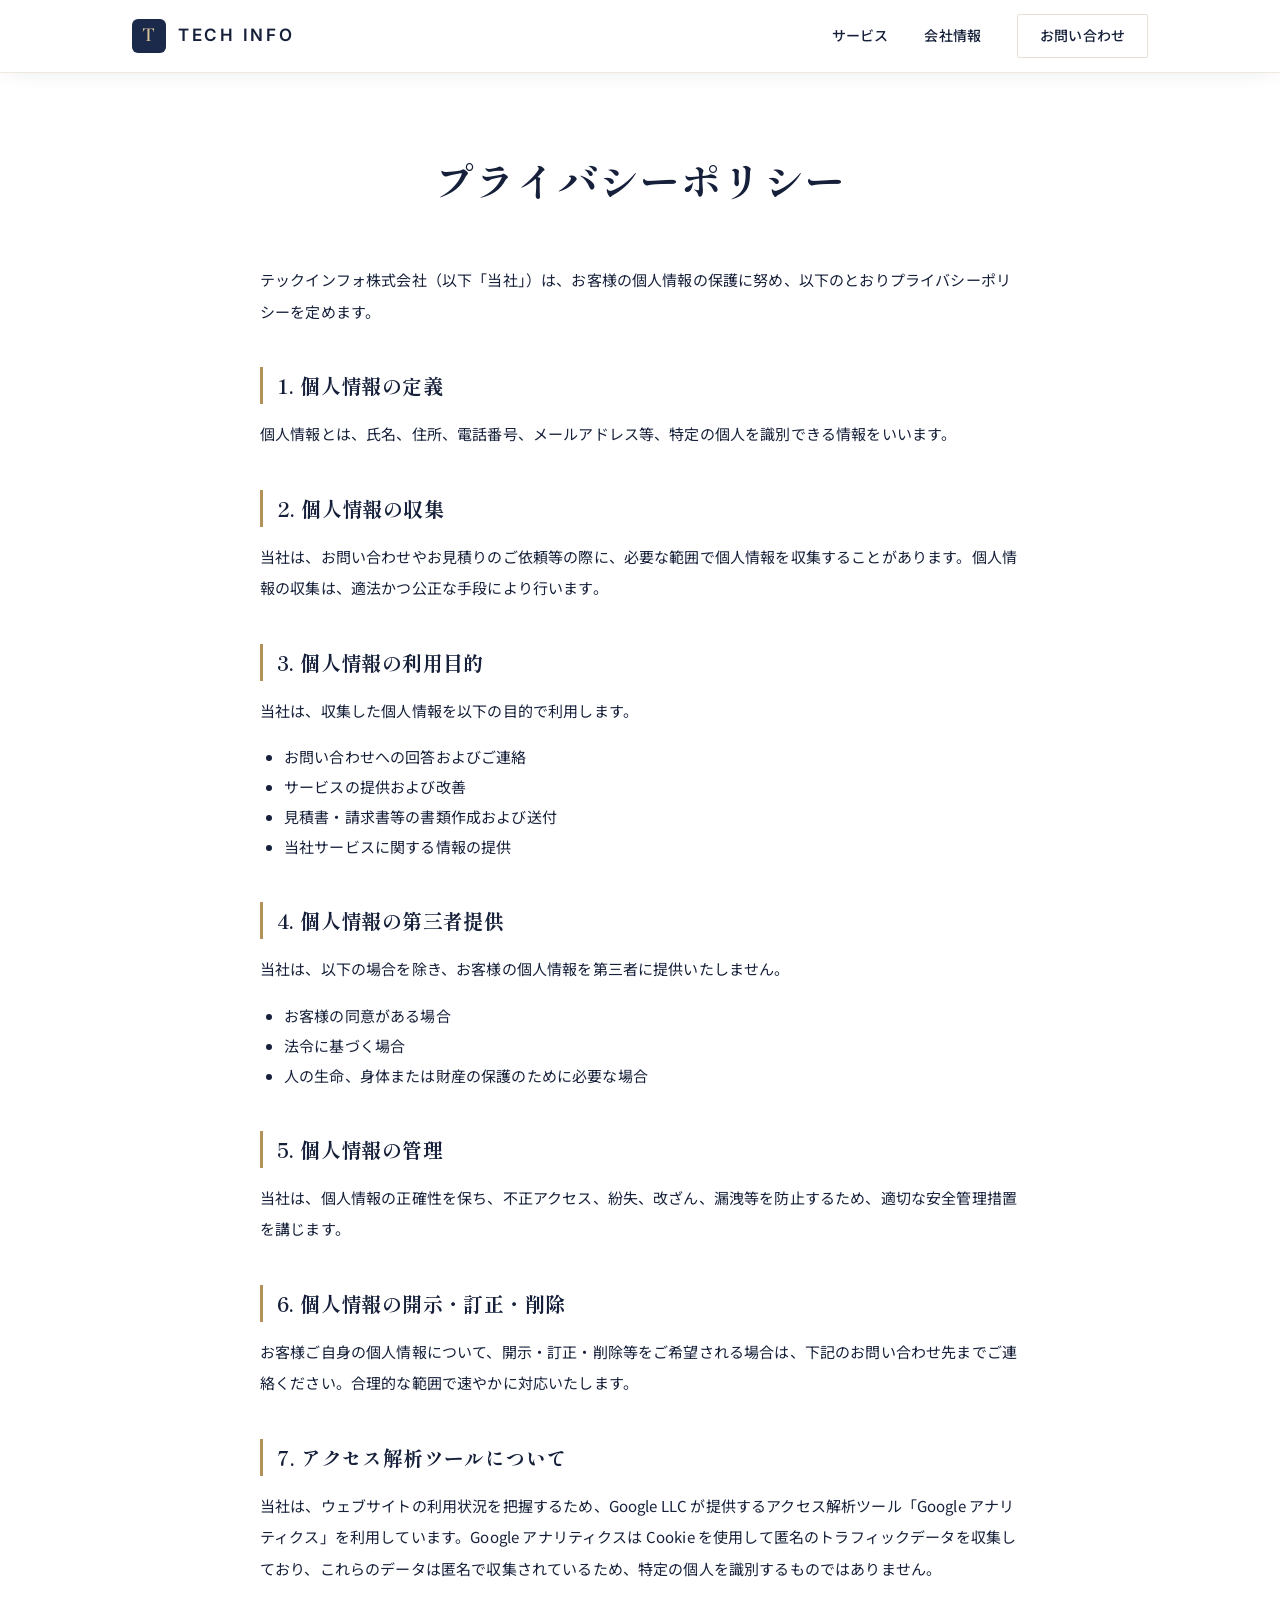
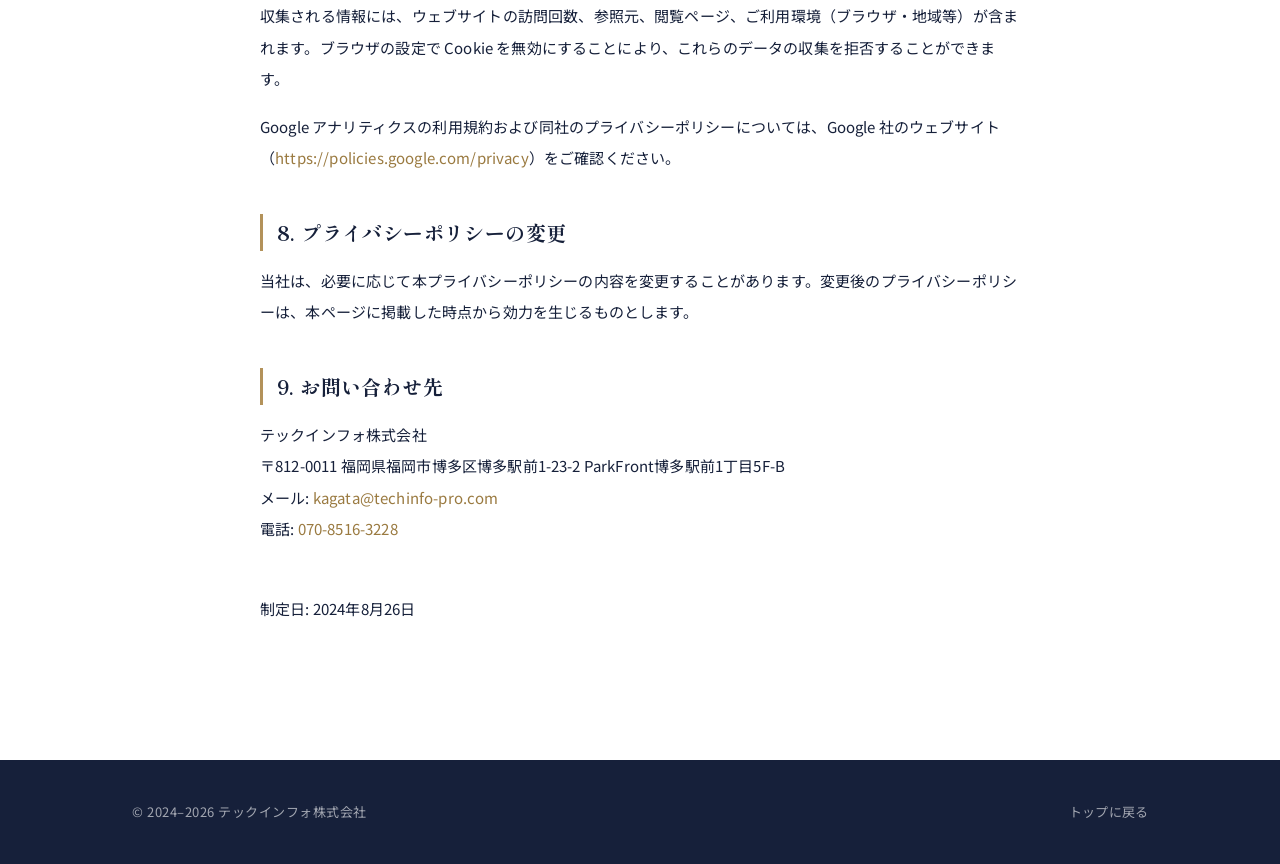
==== commit dfedefa9: "Google Analytics 4 (gtag.js) を導入 - 測定ID G-TY1PS4J2VW を全ページの<head>に設置 - プライバシーポリシーにアクセス解析ツール利用の項を追加(節" ====
--- a/privacy-policy.html
+++ b/privacy-policy.html
@@ -3,6 +3,16 @@
 <head>
   <meta charset="UTF-8">
   <meta name="viewport" content="width=device-width, initial-scale=1.0">
+
+  <!-- Google tag (gtag.js) -->
+  <script async src="https://www.googletagmanager.com/gtag/js?id=G-TY1PS4J2VW"></script>
+  <script>
+    window.dataLayer = window.dataLayer || [];
+    function gtag(){dataLayer.push(arguments);}
+    gtag('js', new Date());
+    gtag('config', 'G-TY1PS4J2VW');
+  </script>
+
   <title>プライバシーポリシー | テックインフォ株式会社</title>
   <meta name="description" content="テックインフォ株式会社のプライバシーポリシー。個人情報の取り扱いについて。">
   <meta name="theme-color" content="#16203a">
@@ -66,10 +76,15 @@
         <h2>6. 個人情報の開示・訂正・削除</h2>
         <p>お客様ご自身の個人情報について、開示・訂正・削除等をご希望される場合は、下記のお問い合わせ先までご連絡ください。合理的な範囲で速やかに対応いたします。</p>
 
-        <h2>7. プライバシーポリシーの変更</h2>
+        <h2>7. アクセス解析ツールについて</h2>
+        <p>当社は、ウェブサイトの利用状況を把握するため、Google LLC が提供するアクセス解析ツール「Google アナリティクス」を利用しています。Google アナリティクスは Cookie を使用して匿名のトラフィックデータを収集しており、これらのデータは匿名で収集されているため、特定の個人を識別するものではありません。</p>
+        <p>収集される情報には、ウェブサイトの訪問回数、参照元、閲覧ページ、ご利用環境（ブラウザ・地域等）が含まれます。ブラウザの設定で Cookie を無効にすることにより、これらのデータの収集を拒否することができます。</p>
+        <p>Google アナリティクスの利用規約および同社のプライバシーポリシーについては、Google 社のウェブサイト（<a href="https://policies.google.com/privacy" target="_blank" rel="noopener">https://policies.google.com/privacy</a>）をご確認ください。</p>
+
+        <h2>8. プライバシーポリシーの変更</h2>
         <p>当社は、必要に応じて本プライバシーポリシーの内容を変更することがあります。変更後のプライバシーポリシーは、本ページに掲載した時点から効力を生じるものとします。</p>
 
-        <h2>8. お問い合わせ先</h2>
+        <h2>9. お問い合わせ先</h2>
         <p>
           テックインフォ株式会社<br>
           〒812-0011 福岡県福岡市博多区博多駅前1-23-2 ParkFront博多駅前1丁目5F-B<br>
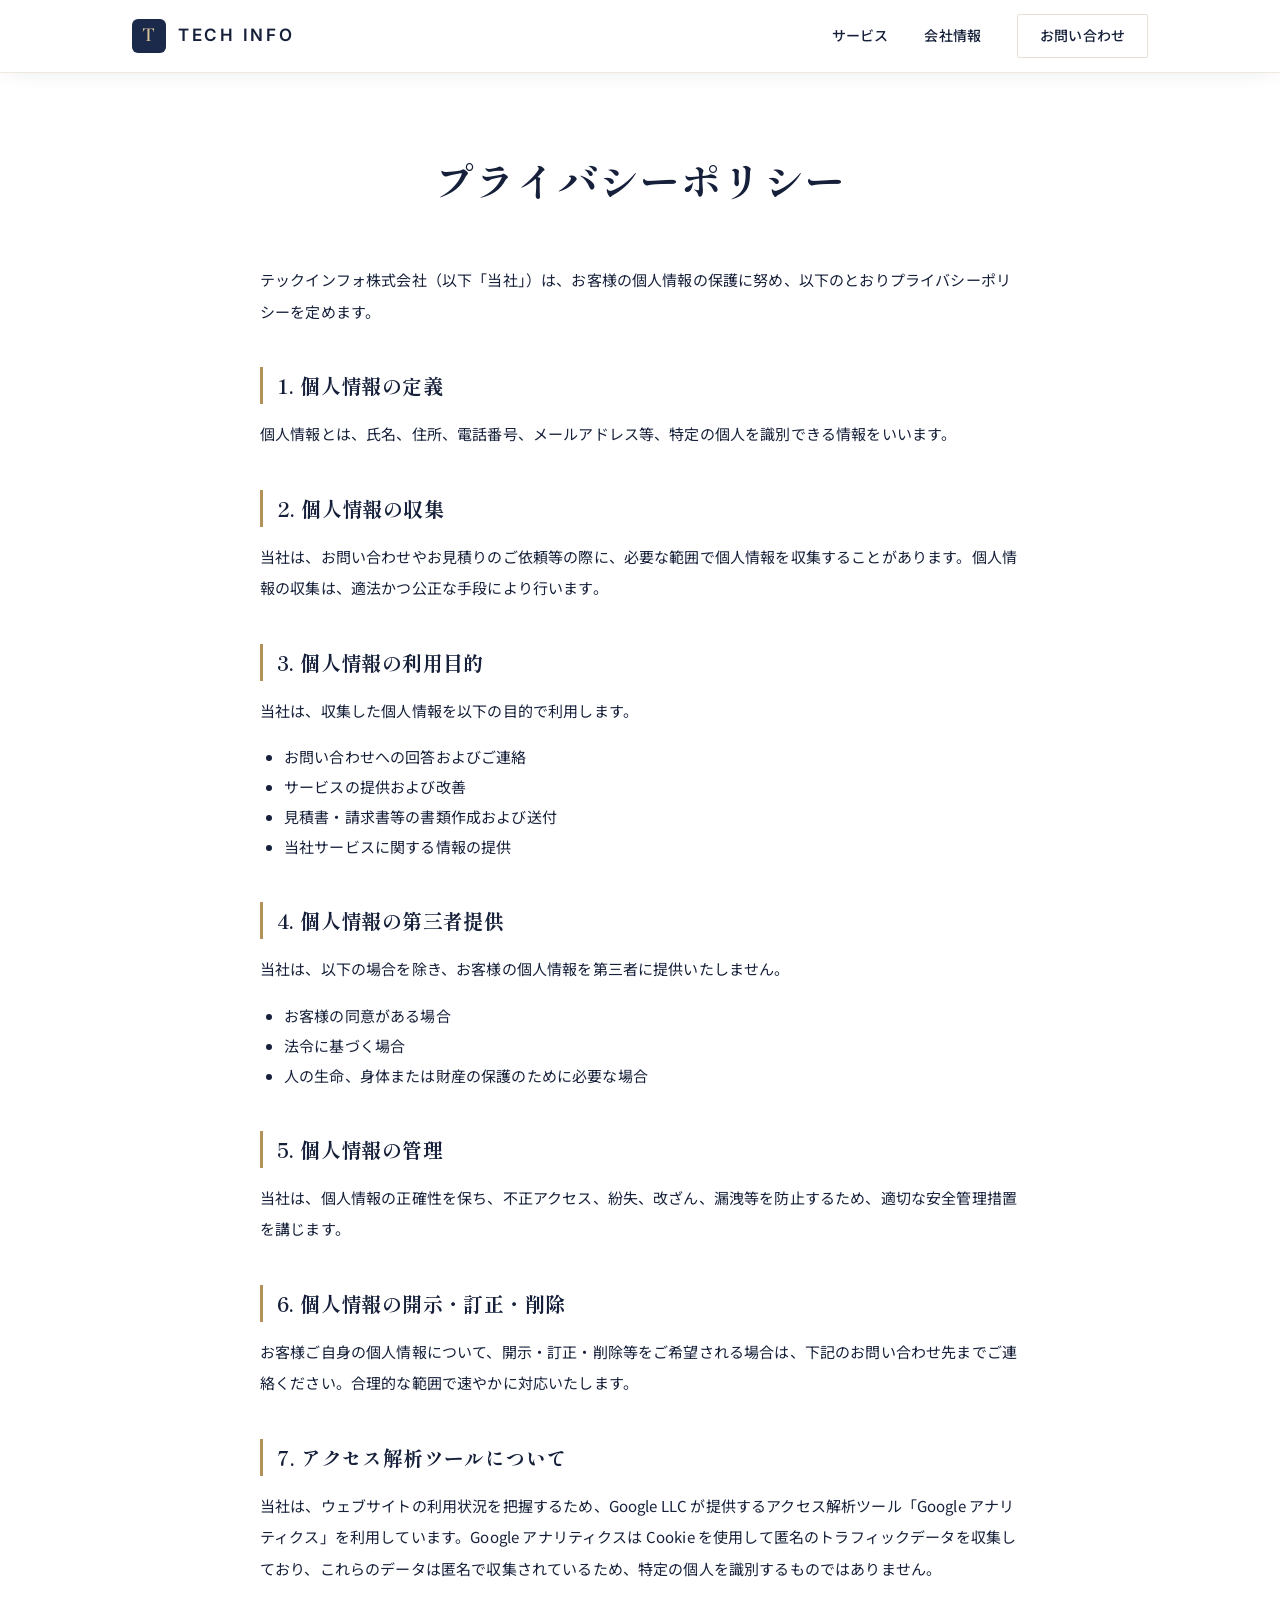
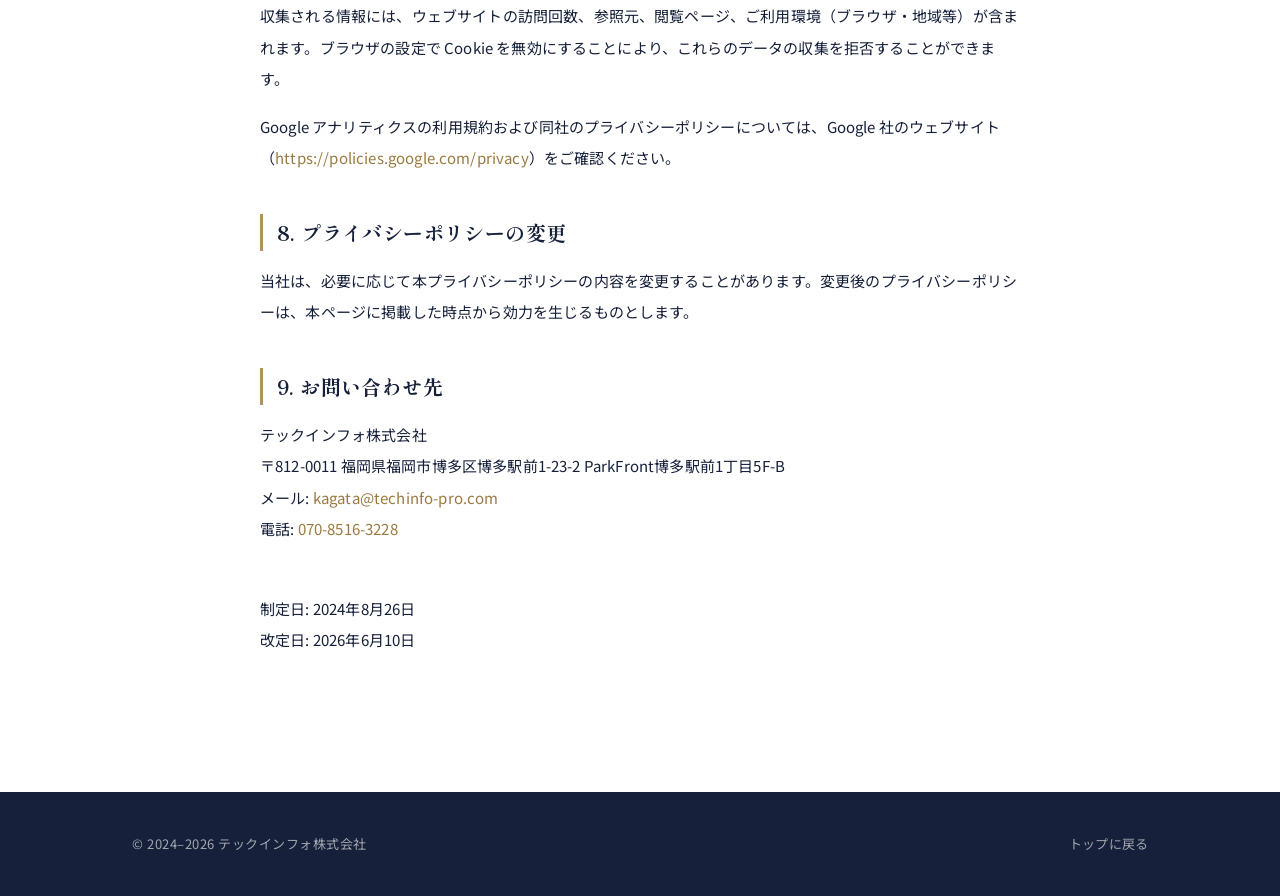
==== commit 27e6e5c4: "プライバシーポリシーに改定日(2026-06-10)を追記 Co-Authored-By: Claude Opus 4.8 (1M context) <noreply@anthropic.com>" ====
--- a/privacy-policy.html
+++ b/privacy-policy.html
@@ -92,7 +92,7 @@
           電話: <a href="tel:07085163228">070-8516-3228</a>
         </p>
 
-        <p class="privacy-date">制定日: 2024年8月26日</p>
+        <p class="privacy-date">制定日: 2024年8月26日<br>改定日: 2026年6月10日</p>
       </div>
     </div>
   </section>
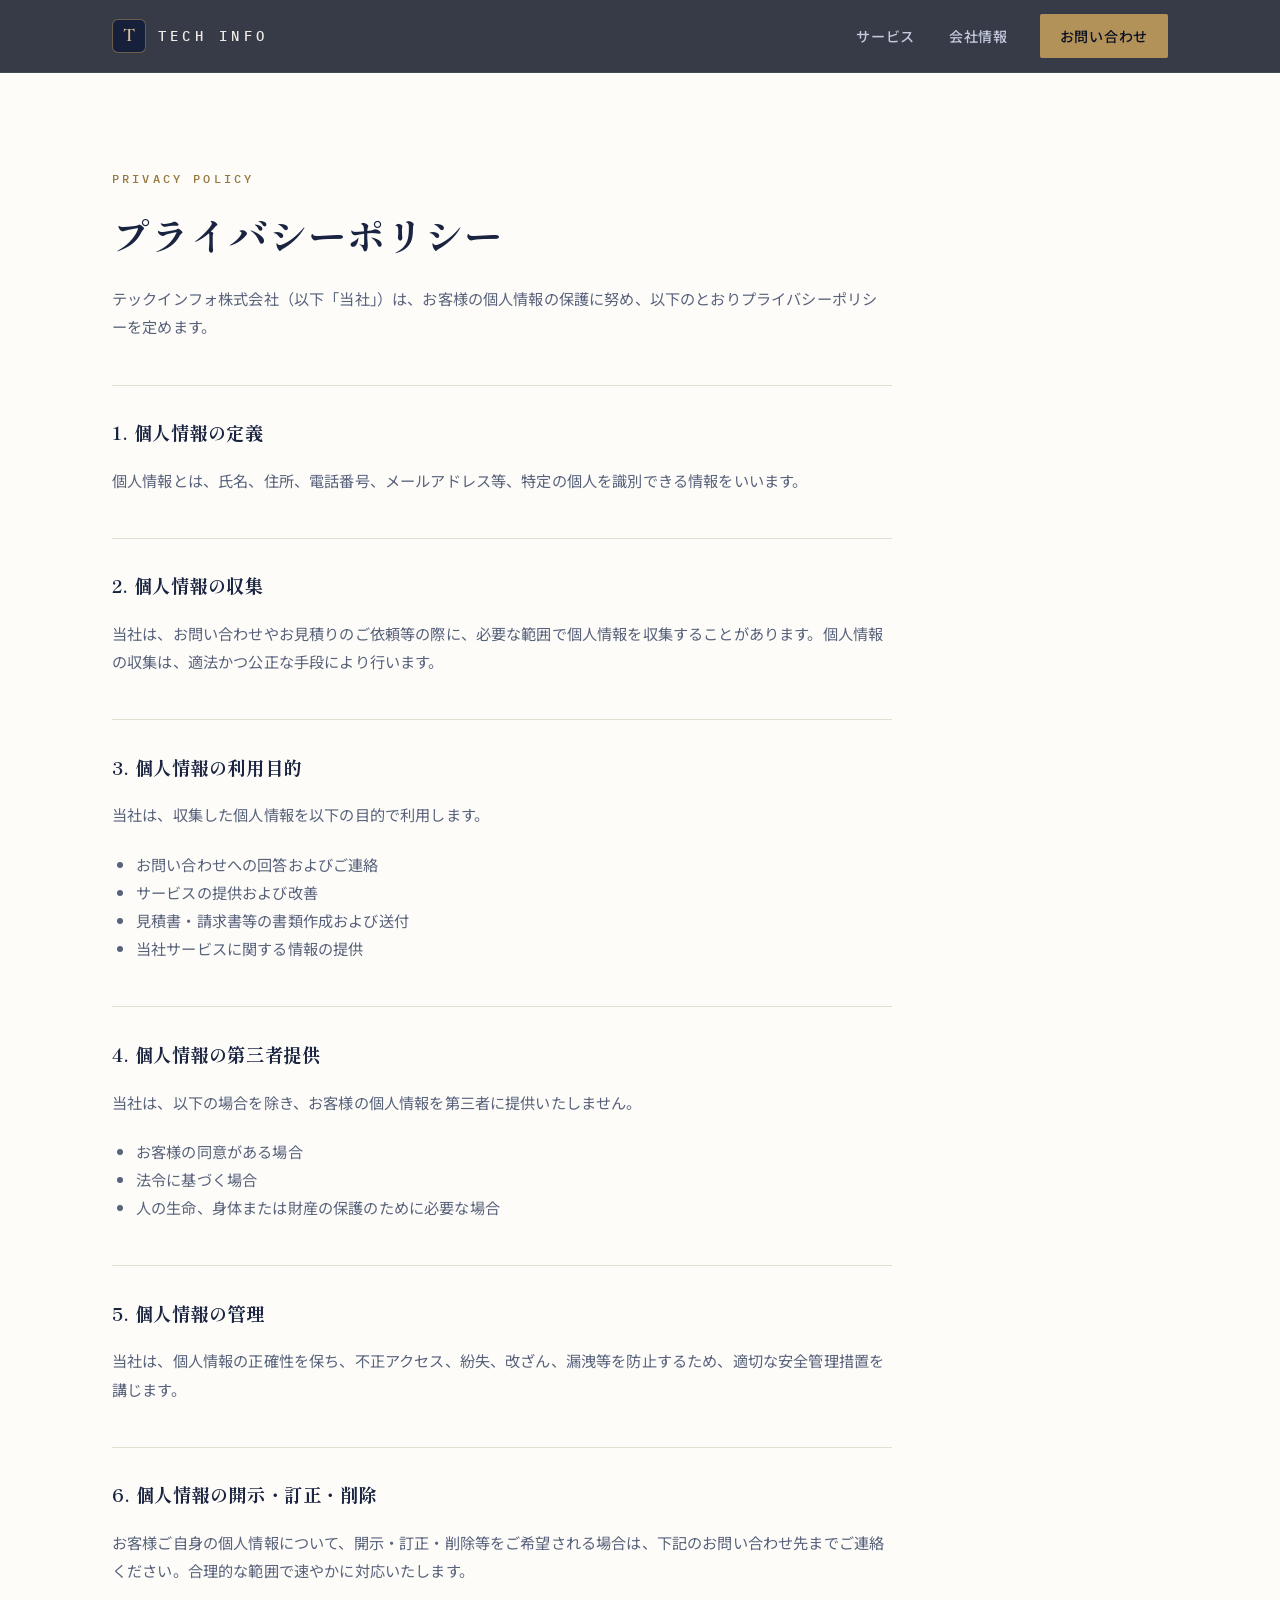
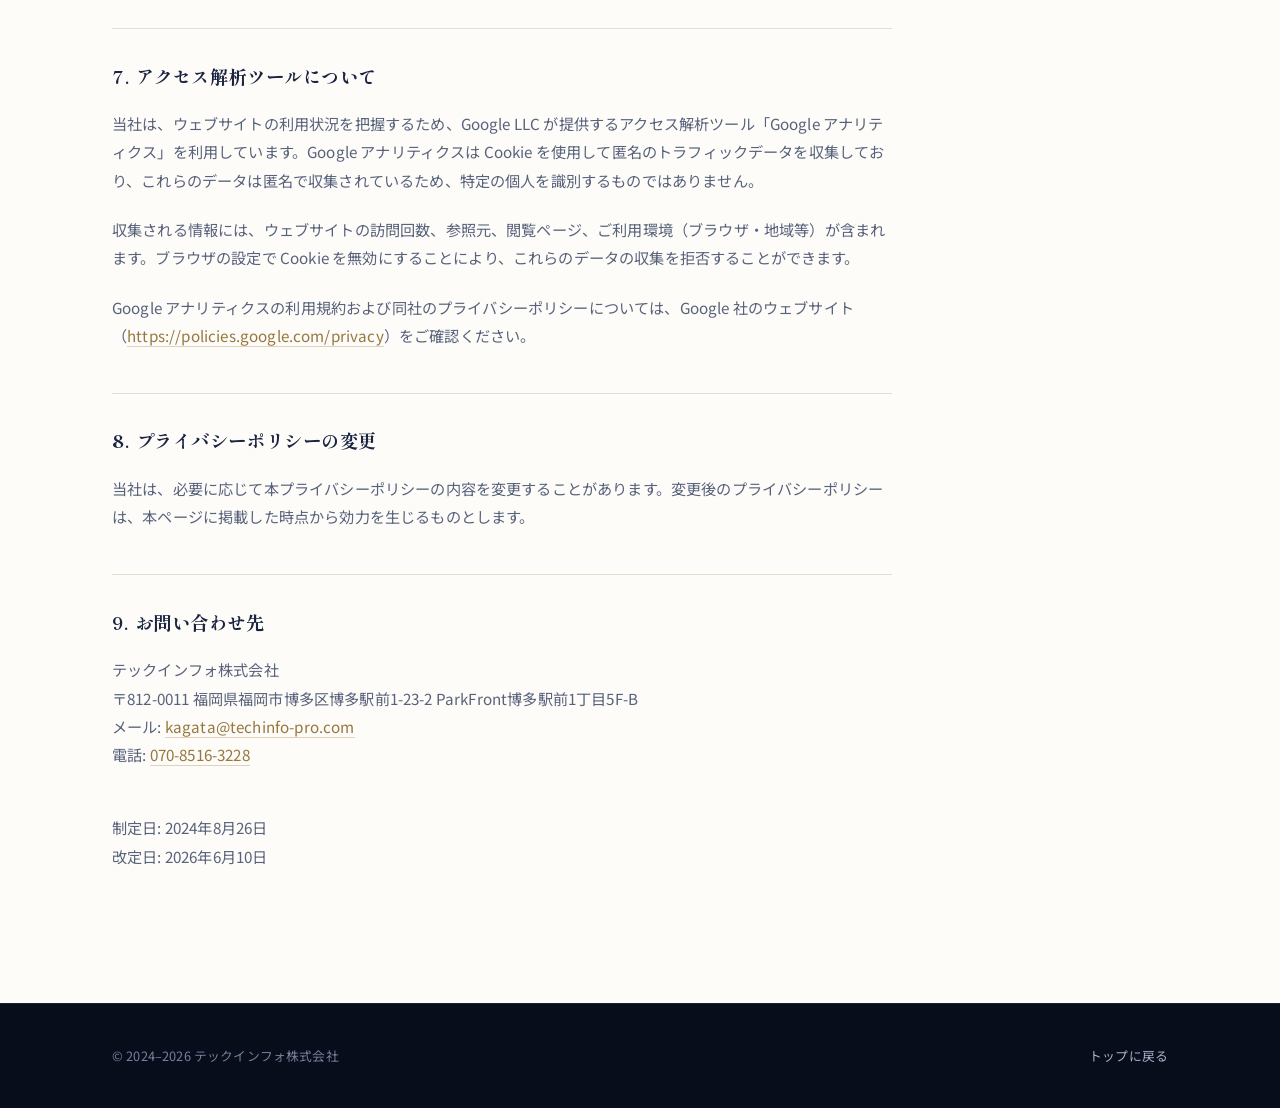
==== commit b2a015b5: "v7: Deep Field デザイン刷新（ダークヒーロー+show tech-infoターミナル演出） - ヒーローをダークネイビー+ターミナル演出に転換（社名由来のshow tech-infoを可" ====
--- a/privacy-policy.html
+++ b/privacy-policy.html
@@ -15,11 +15,12 @@
 
   <title>プライバシーポリシー | テックインフォ株式会社</title>
   <meta name="description" content="テックインフォ株式会社のプライバシーポリシー。個人情報の取り扱いについて。">
-  <meta name="theme-color" content="#16203a">
+  <link rel="canonical" href="https://techinfo-pro.com/privacy-policy.html">
+  <meta name="theme-color" content="#0b1122">
   <link rel="icon" href="data:image/svg+xml,%3Csvg xmlns='http://www.w3.org/2000/svg' viewBox='0 0 32 32'%3E%3Crect width='32' height='32' rx='6' fill='%2316203a'/%3E%3Ctext x='16' y='22' font-family='Georgia,serif' font-size='18' font-weight='700' fill='%23b3925a' text-anchor='middle'%3ET%3C/text%3E%3C/svg%3E">
   <link rel="preconnect" href="https://fonts.googleapis.com">
   <link rel="preconnect" href="https://fonts.gstatic.com" crossorigin>
-  <link href="https://fonts.googleapis.com/css2?family=Cormorant+Garamond:wght@500;600&family=Inter:wght@400;500;600&family=Noto+Sans+JP:wght@400;500;700&family=Shippori+Mincho:wght@600;700&display=swap" rel="stylesheet">
+  <link href="https://fonts.googleapis.com/css2?family=Cormorant+Garamond:wght@500;600&family=IBM+Plex+Mono:wght@400;500&family=Noto+Sans+JP:wght@400;500;700&family=Shippori+Mincho:wght@600;700&display=swap" rel="stylesheet">
   <link rel="stylesheet" href="css/style.css">
 </head>
 <body>
@@ -31,7 +32,10 @@
         <span class="logo-mark">T</span>
         <span class="logo-text">TECH INFO</span>
       </a>
-      <nav class="nav" id="nav">
+      <button class="menu-toggle" aria-label="メニューを開く" aria-expanded="false">
+        <span></span><span></span><span></span>
+      </button>
+      <nav class="nav" id="nav" aria-label="メインナビゲーション">
         <a href="index.html#services" class="nav-link">サービス</a>
         <a href="index.html#about" class="nav-link">会社情報</a>
         <a href="index.html#contact" class="nav-link nav-cta">お問い合わせ</a>
@@ -42,6 +46,7 @@
   <!-- Privacy Policy -->
   <section class="section privacy-section">
     <div class="container">
+      <p class="section-eyebrow">Privacy Policy</p>
       <h1 class="section-title">プライバシーポリシー</h1>
 
       <div class="privacy-content">
@@ -105,5 +110,20 @@
     </div>
   </footer>
 
+  <script>
+    // Mobile menu toggle
+    (function() {
+      var toggle = document.querySelector('.menu-toggle');
+      var nav = document.getElementById('nav');
+      toggle.addEventListener('click', function() {
+        var expanded = this.getAttribute('aria-expanded') === 'true';
+        this.setAttribute('aria-expanded', String(!expanded));
+        this.setAttribute('aria-label', expanded ? 'メニューを開く' : 'メニューを閉じる');
+        nav.classList.toggle('open');
+        document.body.classList.toggle('nav-open', !expanded);
+      });
+    })();
+  </script>
+
 </body>
 </html>
--- a/css/style.css
+++ b/css/style.css
@@ -1,32 +1,46 @@
 /* ========================================
-   テックインフォ株式会社 - Style v6
-   "Light Premium" Design System
-   背景: オフホワイト / アクセント: 紺 + ゴールド
+   テックインフォ株式会社 - Style v7
+   "Deep Field" Design System
+   ヒーロー: ダークネイビー + ターミナル演出 (show tech-info)
+   本文: 温かみのあるライト基調 / 紺 + ゴールド継承
    見出し: serif混在 (Cormorant / Shippori Mincho)
+   ラベル・数値: IBM Plex Mono
    ======================================== */
 
 /* --- Design Tokens --- */
 :root {
-  --bg:        #ffffff;
-  --bg-soft:   #f6f3ec;   /* warm off-white */
-  --bg-warm:   #faf8f3;
-  --ink:       #16203a;   /* deep navy ink */
-  --ink-soft:  #5b6478;   /* muted text */
-  --ink-faint: #8a91a1;
-  --navy:      #1b2a4a;
-  --navy-deep: #111a30;
-  --gold:      #b3925a;
-  --gold-deep: #9a7a40;
-  --gold-soft: #d8c39a;
-  --line:      #e7e1d6;   /* warm hairline */
-  --line-soft: #efe9df;
-  --shadow-sm: 0 1px 2px rgba(22, 32, 58, 0.04);
-  --shadow-md: 0 12px 32px -12px rgba(22, 32, 58, 0.14);
-  --shadow-lg: 0 28px 60px -20px rgba(22, 32, 58, 0.22);
+  /* light surfaces */
+  --bg:         #fdfcf9;
+  --paper:      #f4f0e7;
+  --card:       #ffffff;
+  --ink:        #1a2440;
+  --ink-soft:   #58627b;
+  --ink-faint:  #8a92a6;
+  --line:       #e5dfd2;
+  --line-soft:  #eee9dd;
+
+  /* dark surfaces */
+  --dark:       #0b1122;
+  --dark-2:     #0f1730;
+  --dark-line:  rgba(233, 237, 246, 0.09);
+  --on-dark:    #f0ede4;
+  --on-dark-2:  #a9b2c8;
+  --on-dark-3:  #77809a;
+
+  /* brand */
+  --gold:        #b3925a;
+  --gold-deep:   #96773d;
+  --gold-bright: #d8c39a;
+  --steel:       #8da3cc;
+
+  --shadow-sm: 0 1px 2px rgba(22, 32, 58, 0.05);
+  --shadow-md: 0 14px 34px -14px rgba(22, 32, 58, 0.16);
+  --shadow-lg: 0 30px 64px -22px rgba(22, 32, 58, 0.26);
+
   --serif-en:  'Cormorant Garamond', 'Shippori Mincho', serif;
   --serif-jp:  'Shippori Mincho', 'Cormorant Garamond', serif;
   --sans:      'Noto Sans JP', -apple-system, BlinkMacSystemFont, 'Segoe UI', sans-serif;
-  --mono:      'Inter', 'Noto Sans JP', sans-serif;
+  --mono:      'IBM Plex Mono', 'Noto Sans JP', monospace;
   --ease:      cubic-bezier(0.22, 1, 0.36, 1);
 }
 
@@ -39,7 +53,7 @@
 
 html {
   scroll-behavior: smooth;
-  scroll-padding-top: 72px;
+  scroll-padding-top: 84px;
 }
 
 body {
@@ -54,11 +68,13 @@
   overflow-x: hidden;
 }
 
+body.nav-open { overflow: hidden; }
+
 a { color: inherit; text-decoration: none; }
 
 img { max-width: 100%; height: auto; display: block; }
 
-::selection { background: rgba(179, 146, 90, 0.22); color: var(--ink); }
+::selection { background: rgba(179, 146, 90, 0.24); color: var(--ink); }
 
 /* --- Focus visible (accessibility) --- */
 :focus-visible {
@@ -67,11 +83,12 @@
   border-radius: 2px;
 }
 a:focus:not(:focus-visible),
-button:focus:not(:focus-visible) { outline: none; }
+button:focus:not(:focus-visible),
+summary:focus:not(:focus-visible) { outline: none; }
 
 /* --- Container --- */
 .container {
-  max-width: 1080px;
+  max-width: 1120px;
   margin: 0 auto;
   padding: 0 32px;
 }
@@ -82,368 +99,406 @@
   align-items: center;
   justify-content: center;
   gap: 10px;
-  padding: 16px 40px;
+  min-height: 52px;
+  padding: 14px 38px;
+  font-family: var(--sans);
   font-size: 0.9375rem;
   font-weight: 500;
-  letter-spacing: 0.06em;
+  letter-spacing: 0.08em;
   border-radius: 2px;
   cursor: pointer;
   transition: transform 0.3s var(--ease), background 0.3s var(--ease),
               color 0.3s var(--ease), box-shadow 0.3s var(--ease), border-color 0.3s var(--ease);
-  position: relative;
 }
 .btn-primary {
-  background: var(--navy);
-  color: #fff;
-  box-shadow: var(--shadow-md);
+  background: var(--gold);
+  color: var(--dark);
+  box-shadow: 0 14px 34px -12px rgba(179, 146, 90, 0.45);
 }
 .btn-primary:hover {
-  background: var(--navy-deep);
+  background: var(--gold-bright);
   transform: translateY(-2px);
-  box-shadow: var(--shadow-lg);
+  box-shadow: 0 22px 44px -14px rgba(179, 146, 90, 0.55);
 }
 .btn-primary:active { transform: translateY(0); }
 .btn-ghost {
   background: transparent;
-  color: var(--ink);
-  border: 1px solid var(--line);
+  color: var(--on-dark);
+  border: 1px solid rgba(233, 237, 246, 0.28);
 }
 .btn-ghost:hover {
-  border-color: var(--gold);
-  color: var(--gold-deep);
+  border-color: var(--gold-bright);
+  color: var(--gold-bright);
   transform: translateY(-2px);
 }
 
 /* --- Header --- */
 .header {
   position: fixed;
-  top: 0; left: 0;
-  width: 100%;
-  background: rgba(255, 255, 255, 0.72);
-  backdrop-filter: blur(14px) saturate(1.4);
-  -webkit-backdrop-filter: blur(14px) saturate(1.4);
+  top: 0; left: 0; right: 0;
+  z-index: 100;
+  background: transparent;
+  transition: background 0.35s var(--ease), box-shadow 0.35s var(--ease),
+              border-color 0.35s var(--ease);
   border-bottom: 1px solid transparent;
-  z-index: 100;
-  transition: background 0.3s var(--ease), border-color 0.3s var(--ease), box-shadow 0.3s var(--ease);
 }
 .header.scrolled {
-  background: rgba(255, 255, 255, 0.92);
-  border-bottom-color: var(--line-soft);
-  box-shadow: 0 1px 24px -8px rgba(22, 32, 58, 0.16);
-}
-
+  background: rgba(11, 17, 34, 0.82);
+  -webkit-backdrop-filter: blur(12px);
+  backdrop-filter: blur(12px);
+  border-bottom-color: var(--dark-line);
+}
 .header-inner {
-  max-width: 1080px;
+  max-width: 1120px;
   margin: 0 auto;
   padding: 0 32px;
+  height: 72px;
   display: flex;
   align-items: center;
   justify-content: space-between;
-  height: 72px;
+  gap: 24px;
 }
 
 .logo {
   display: inline-flex;
   align-items: center;
   gap: 12px;
+  min-height: 44px;
 }
 .logo-mark {
+  width: 34px; height: 34px;
   display: inline-flex;
   align-items: center;
   justify-content: center;
-  width: 34px;
-  height: 34px;
+  background: #16203a;
+  border: 1px solid rgba(179, 146, 90, 0.55);
   border-radius: 6px;
-  background: var(--navy);
-  color: var(--gold-soft);
+  color: var(--gold-bright);
   font-family: var(--serif-en);
-  font-size: 1.25rem;
+  font-size: 1.2rem;
   font-weight: 600;
   line-height: 1;
-  padding-bottom: 2px;
 }
 .logo-text {
   font-family: var(--mono);
-  font-size: 1.0625rem;
-  font-weight: 600;
-  letter-spacing: 0.16em;
-  color: var(--ink);
-}
-
+  font-size: 0.88rem;
+  font-weight: 500;
+  letter-spacing: 0.3em;
+  color: var(--on-dark);
+}
+
+/* Nav (desktop) */
 .nav {
   display: flex;
   align-items: center;
-  gap: 36px;
+  gap: 6px;
 }
 .nav-link {
-  font-size: 0.875rem;
-  font-weight: 500;
-  color: var(--ink);
-  position: relative;
-  padding: 6px 0;
+  position: relative;
+  display: inline-flex;
+  align-items: center;
+  min-height: 44px;
+  padding: 6px 14px;
+  font-size: 0.88rem;
+  font-weight: 500;
+  letter-spacing: 0.05em;
+  color: #c3cadd;
   transition: color 0.25s var(--ease);
 }
 .nav-link::after {
   content: '';
   position: absolute;
-  left: 0; bottom: 0;
-  width: 100%;
+  left: 14px; right: 14px; bottom: 8px;
   height: 1px;
-  background: var(--gold);
+  background: var(--gold-bright);
   transform: scaleX(0);
   transform-origin: left;
   transition: transform 0.3s var(--ease);
 }
-.nav-link:hover { color: var(--gold-deep); }
+.nav-link:hover { color: #ffffff; }
 .nav-link:hover::after { transform: scaleX(1); }
-
 .nav-cta {
-  padding: 8px 22px;
-  border: 1px solid var(--line);
+  margin-left: 12px;
+  background: var(--gold);
+  color: var(--dark);
   border-radius: 2px;
-  transition: border-color 0.25s var(--ease), color 0.25s var(--ease), background 0.25s var(--ease);
+  padding: 6px 20px;
 }
 .nav-cta::after { display: none; }
 .nav-cta:hover {
-  border-color: var(--navy);
-  background: var(--navy);
-  color: #fff;
+  background: var(--gold-bright);
+  color: var(--dark);
 }
 
 /* Hamburger */
 .menu-toggle {
   display: none;
   flex-direction: column;
+  align-items: center;
   justify-content: center;
   gap: 5px;
-  background: none;
-  border: none;
+  width: 44px; height: 44px;
+  background: transparent;
+  border: 0;
   cursor: pointer;
-  padding: 8px;
-  width: 44px;
-  height: 44px;
+  z-index: 120;
 }
 .menu-toggle span {
   display: block;
-  width: 24px;
-  height: 2px;
-  background: var(--ink);
-  border-radius: 2px;
+  width: 22px; height: 2px;
+  background: var(--on-dark);
+  border-radius: 1px;
   transition: transform 0.3s var(--ease), opacity 0.3s var(--ease);
 }
-.menu-toggle[aria-expanded="true"] span:nth-child(1) { transform: translateY(7px) rotate(45deg); }
-.menu-toggle[aria-expanded="true"] span:nth-child(2) { opacity: 0; }
-.menu-toggle[aria-expanded="true"] span:nth-child(3) { transform: translateY(-7px) rotate(-45deg); }
+body.nav-open .menu-toggle span:nth-child(1) { transform: translateY(7px) rotate(45deg); }
+body.nav-open .menu-toggle span:nth-child(2) { opacity: 0; }
+body.nav-open .menu-toggle span:nth-child(3) { transform: translateY(-7px) rotate(-45deg); }
 
 /* --- Hero --- */
 .hero {
   position: relative;
-  min-height: 100vh;
-  min-height: 100svh;
-  display: flex;
-  align-items: center;
-  justify-content: center;
-  text-align: center;
-  padding: 120px 32px 100px;
   background:
-    radial-gradient(120% 90% at 50% 0%, #ffffff 0%, var(--bg-warm) 55%, var(--bg-soft) 100%);
+    radial-gradient(ellipse 900px 560px at 78% 18%, rgba(179, 146, 90, 0.10), transparent 62%),
+    radial-gradient(ellipse 800px 620px at 12% 82%, rgba(141, 163, 204, 0.08), transparent 60%),
+    var(--dark);
+  color: var(--on-dark);
   overflow: hidden;
 }
-.hero-canvas {
+.hero-canvas,
+.hero-grid-bg {
   position: absolute;
   inset: 0;
-  width: 100%;
-  height: 100%;
-  z-index: 0;
-}
-.hero-glow {
-  position: absolute;
-  top: -20%;
-  left: 50%;
-  transform: translateX(-50%);
-  width: 80vw;
-  max-width: 900px;
-  height: 60vh;
-  background: radial-gradient(closest-side, rgba(179, 146, 90, 0.12), transparent 70%);
-  z-index: 0;
   pointer-events: none;
 }
+.hero-grid-bg {
+  background-image:
+    linear-gradient(rgba(141, 163, 204, 0.05) 1px, transparent 1px),
+    linear-gradient(90deg, rgba(141, 163, 204, 0.05) 1px, transparent 1px);
+  background-size: 56px 56px;
+  -webkit-mask-image: radial-gradient(ellipse 80% 70% at 60% 40%, black 25%, transparent 78%);
+  mask-image: radial-gradient(ellipse 80% 70% at 60% 40%, black 25%, transparent 78%);
+}
 .hero-inner {
   position: relative;
-  z-index: 2;
-  max-width: 760px;
-}
+  z-index: 1;
+  max-width: 1120px;
+  margin: 0 auto;
+  padding: 176px 32px 96px;
+  display: grid;
+  grid-template-columns: minmax(0, 1.05fr) minmax(0, 0.95fr);
+  gap: 64px;
+  align-items: center;
+  min-height: calc(100vh - 128px);
+}
+
 .hero-label {
-  font-family: var(--mono);
-  font-size: 0.8125rem;
-  font-weight: 600;
-  letter-spacing: 0.32em;
-  color: var(--gold-deep);
+  display: flex;
+  align-items: center;
+  gap: 16px;
+  font-family: var(--mono);
+  font-size: 0.78rem;
+  font-weight: 500;
+  letter-spacing: 0.3em;
   text-transform: uppercase;
-  margin-bottom: 28px;
-  opacity: 0;
-  animation: heroFade 0.9s var(--ease) 0.1s forwards;
+  color: var(--gold-bright);
+  margin-bottom: 26px;
+}
+.hero-label::before {
+  content: '';
+  width: 36px; height: 1px;
+  background: var(--gold);
 }
 .hero-title {
   font-family: var(--serif-en);
-  font-size: clamp(3rem, 8vw, 5.5rem);
   font-weight: 600;
+  font-size: clamp(3.2rem, 7vw, 5.2rem);
+  line-height: 1.04;
   letter-spacing: 0.01em;
-  line-height: 1.05;
-  color: var(--ink);
-  margin-bottom: 28px;
-  opacity: 0;
-  animation: heroRise 1.1s var(--ease) 0.22s forwards;
+  background: linear-gradient(120deg, #f5f2ea 52%, var(--gold-bright));
+  -webkit-background-clip: text;
+  background-clip: text;
+  color: transparent;
+  margin-bottom: 26px;
 }
 .hero-sub {
-  font-size: clamp(1rem, 2.4vw, 1.1875rem);
+  font-family: var(--serif-jp);
+  font-weight: 600;
+  font-size: 1.18rem;
+  letter-spacing: 0.07em;
   line-height: 2.1;
-  color: var(--ink-soft);
-  margin-bottom: 48px;
-  font-weight: 400;
-  opacity: 0;
-  animation: heroFade 1s var(--ease) 0.42s forwards;
+  color: #ccd3e4;
+  margin-bottom: 42px;
 }
 .hero-actions {
   display: flex;
+  flex-wrap: wrap;
   gap: 16px;
-  justify-content: center;
-  flex-wrap: wrap;
-  opacity: 0;
-  animation: heroFade 1s var(--ease) 0.58s forwards;
-}
-.hero-scroll {
-  position: absolute;
-  bottom: 32px;
-  left: 50%;
-  transform: translateX(-50%);
-  z-index: 2;
-  display: flex;
-  flex-direction: column;
-  align-items: center;
+}
+
+/* Terminal */
+.hero-terminal {
+  display: flex;
+  justify-content: flex-end;
+}
+.terminal {
+  width: 100%;
+  max-width: 480px;
+  background: rgba(13, 20, 38, 0.85);
+  border: 1px solid rgba(141, 163, 204, 0.18);
+  border-radius: 10px;
+  box-shadow:
+    0 34px 90px -24px rgba(0, 0, 0, 0.6),
+    inset 0 1px 0 rgba(255, 255, 255, 0.05);
+  -webkit-backdrop-filter: blur(6px);
+  backdrop-filter: blur(6px);
+}
+.terminal-bar {
+  display: flex;
+  align-items: center;
+  gap: 7px;
+  padding: 13px 18px;
+  border-bottom: 1px solid rgba(141, 163, 204, 0.12);
+}
+.terminal-dot {
+  width: 10px; height: 10px;
+  border-radius: 50%;
+  background: rgba(141, 163, 204, 0.22);
+}
+.terminal-name {
+  margin-left: 10px;
+  font-family: var(--mono);
+  font-size: 0.7rem;
+  letter-spacing: 0.14em;
+  color: var(--on-dark-3);
+}
+.terminal-body {
+  padding: 22px 24px 26px;
+  font-family: var(--mono);
+  font-size: 0.83rem;
+  line-height: 2.15;
+  color: #aeb8d0;
+}
+.t-line { display: block; min-height: 1.8em; }
+.t-line.t-out {
+  display: flex;
+  align-items: baseline;
   gap: 10px;
-  font-family: var(--mono);
-  font-size: 0.6875rem;
-  font-weight: 500;
-  letter-spacing: 0.24em;
-  text-transform: uppercase;
-  color: var(--ink-faint);
-  opacity: 0;
-  animation: heroFade 1s var(--ease) 0.9s forwards;
-}
-.hero-scroll-line {
-  width: 1px;
-  height: 48px;
-  background: linear-gradient(to bottom, var(--gold), transparent);
-  position: relative;
-  overflow: hidden;
-}
-.hero-scroll-line::after {
+  transition: opacity 0.3s ease;
+}
+.t-line.t-cmd { transition: opacity 0.3s ease; }
+.t-hidden { opacity: 0; }
+.t-prompt { color: var(--gold-bright); font-weight: 500; }
+.t-typed { color: #eef1f8; }
+.t-typed.typing::after,
+.t-caret {
   content: '';
-  position: absolute;
-  top: -50%;
-  left: 0;
-  width: 100%;
-  height: 50%;
-  background: var(--gold);
-  animation: scrollDot 2s var(--ease) infinite;
-}
-
-@keyframes heroFade { to { opacity: 1; } }
-@keyframes heroRise { from { opacity: 0; transform: translateY(20px); } to { opacity: 1; transform: translateY(0); } }
-@keyframes scrollDot { 0% { top: -50%; } 100% { top: 100%; } }
-
-/* --- Numbers --- */
-.numbers-section {
-  padding: 72px 0;
-  background: var(--ink);
-  color: #fff;
-}
-.numbers {
+  display: inline-block;
+  width: 8px; height: 1.05em;
+  background: var(--gold-bright);
+  vertical-align: text-bottom;
+  margin-left: 2px;
+  animation: caretBlink 1.1s steps(1) infinite;
+}
+.t-key { color: var(--on-dark-3); white-space: nowrap; }
+.t-dots {
+  flex: 1;
+  border-bottom: 1px dotted rgba(119, 128, 154, 0.45);
+  transform: translateY(-5px);
+  min-width: 20px;
+}
+.t-val { color: var(--gold-bright); white-space: nowrap; }
+@keyframes caretBlink {
+  0%, 49% { opacity: 1; }
+  50%, 100% { opacity: 0; }
+}
+
+/* Hero stats */
+.hero-stats {
+  position: relative;
+  z-index: 1;
+  border-top: 1px solid var(--dark-line);
+  background: rgba(8, 13, 27, 0.5);
+}
+.hero-stats-inner {
+  max-width: 1120px;
+  margin: 0 auto;
+  padding: 30px 32px;
   display: grid;
   grid-template-columns: repeat(4, 1fr);
-  gap: 32px;
-  text-align: center;
-}
-.number-item {
-  display: flex;
-  flex-direction: column;
-  gap: 12px;
-  position: relative;
-}
-.number-item:not(:last-child)::after {
-  content: '';
-  position: absolute;
-  right: -16px;
-  top: 50%;
-  transform: translateY(-50%);
-  width: 1px;
-  height: 56px;
-  background: rgba(255, 255, 255, 0.12);
-}
-.number-value {
-  font-family: var(--mono);
-  font-size: clamp(2.75rem, 6vw, 3.5rem);
-  font-weight: 600;
-  color: #fff;
-  letter-spacing: 0.01em;
-  line-height: 1.1;
-}
-.number-value .count { color: var(--gold-soft); }
-.number-unit {
-  font-size: 1rem;
-  font-weight: 500;
-  margin-left: 4px;
-  color: rgba(255, 255, 255, 0.78);
-}
-.number-label {
-  font-size: 0.8125rem;
-  font-weight: 500;
-  color: rgba(255, 255, 255, 0.55);
-  letter-spacing: 0.14em;
-  text-transform: uppercase;
-  font-family: var(--mono);
-}
-
-/* --- Section --- */
-.section { padding: 120px 0; }
-.section-alt { background: var(--bg-soft); }
+  gap: 24px;
+}
+.stat { min-width: 0; }
+.stat-value {
+  display: flex;
+  align-items: baseline;
+  gap: 5px;
+  font-family: var(--mono);
+  font-weight: 500;
+  font-size: 1.9rem;
+  color: var(--on-dark);
+  line-height: 1.3;
+}
+.stat-unit {
+  font-family: var(--sans);
+  font-size: 0.88rem;
+  font-weight: 400;
+  color: var(--on-dark-2);
+}
+.stat-label {
+  display: block;
+  margin-top: 2px;
+  font-size: 0.78rem;
+  letter-spacing: 0.08em;
+  color: var(--on-dark-3);
+}
+
+/* --- Sections (light) --- */
+.section { padding: 112px 0; }
+.section-alt { background: var(--paper); }
 
 .section-eyebrow {
-  font-family: var(--mono);
-  font-size: 0.75rem;
-  font-weight: 600;
-  letter-spacing: 0.3em;
+  display: flex;
+  align-items: center;
+  gap: 14px;
+  font-family: var(--mono);
+  font-size: 0.76rem;
+  font-weight: 500;
+  letter-spacing: 0.26em;
   text-transform: uppercase;
   color: var(--gold-deep);
-  text-align: center;
-  margin-bottom: 16px;
-}
+  margin-bottom: 18px;
+}
+.eyebrow-no {
+  padding-right: 14px;
+  border-right: 1px solid #d9d2c0;
+  color: var(--gold);
+  letter-spacing: 0.1em;
+}
+.section-eyebrow-light { color: var(--gold-bright); }
+.section-eyebrow-light .eyebrow-no { border-right-color: rgba(233, 237, 246, 0.2); }
+
 .section-title {
   font-family: var(--serif-jp);
-  font-size: clamp(1.75rem, 4vw, 2.5rem);
   font-weight: 700;
-  text-align: center;
-  margin-bottom: 56px;
+  font-size: clamp(1.8rem, 3.4vw, 2.4rem);
+  line-height: 1.4;
   letter-spacing: 0.03em;
-  line-height: 1.4;
-  color: var(--ink);
-}
+  margin-bottom: 22px;
+}
+.section-title-light { color: var(--on-dark); }
 .section-lead {
   font-size: 1rem;
-  text-align: center;
   color: var(--ink-soft);
-  margin-top: -36px;
   margin-bottom: 56px;
-  line-height: 2;
-}
-.prose { max-width: 760px; margin: 0 auto; }
+  max-width: 46em;
+}
+.prose { max-width: 780px; }
 .section-text {
   font-size: 1rem;
-  line-height: 2.1;
-  color: var(--ink);
-}
-.section-text + .section-text { margin-top: 24px; }
+  color: var(--ink-soft);
+  margin-bottom: 1.6em;
+}
+.section-text:last-child { margin-bottom: 0; }
 
 /* --- Cards (Services) --- */
 .cards {
@@ -453,88 +508,126 @@
 }
 .card {
   position: relative;
-  background: var(--bg);
+  background: var(--card);
   border: 1px solid var(--line);
-  border-radius: 6px;
-  padding: 44px 40px;
+  border-radius: 4px;
+  padding: 42px 38px;
   overflow: hidden;
-  transition: transform 0.4s var(--ease), box-shadow 0.4s var(--ease), border-color 0.4s var(--ease);
+  transition: transform 0.35s var(--ease), box-shadow 0.35s var(--ease), border-color 0.35s var(--ease);
 }
 .card::before {
   content: '';
   position: absolute;
-  top: 0; left: 0;
-  width: 100%;
-  height: 3px;
-  background: linear-gradient(90deg, var(--gold), var(--gold-soft));
+  top: 0; left: 0; right: 0;
+  height: 2px;
+  background: linear-gradient(90deg, var(--gold), var(--gold-bright));
   transform: scaleX(0);
   transform-origin: left;
   transition: transform 0.45s var(--ease);
 }
 .card:hover {
-  transform: translateY(-6px);
-  border-color: transparent;
+  transform: translateY(-4px);
   box-shadow: var(--shadow-lg);
+  border-color: #d9cdb4;
 }
 .card:hover::before { transform: scaleX(1); }
 .card-number {
-  font-family: var(--serif-en);
-  font-size: 2rem;
-  font-weight: 600;
+  display: flex;
+  align-items: center;
+  gap: 14px;
+  font-family: var(--mono);
+  font-size: 0.82rem;
+  font-weight: 500;
+  letter-spacing: 0.18em;
   color: var(--gold);
-  line-height: 1;
   margin-bottom: 20px;
-  letter-spacing: 0.02em;
+}
+.card-number::after {
+  content: '';
+  width: 28px; height: 1px;
+  background: var(--gold-bright);
 }
 .card-title {
   font-family: var(--serif-jp);
-  font-size: 1.3125rem;
   font-weight: 700;
-  margin-bottom: 16px;
-  letter-spacing: 0.02em;
+  font-size: 1.28rem;
+  letter-spacing: 0.03em;
+  margin-bottom: 14px;
 }
 .card-text {
-  font-size: 0.9375rem;
-  line-height: 2;
+  font-size: 0.95rem;
   color: var(--ink-soft);
   margin-bottom: 22px;
 }
-.card-list { list-style: none; padding: 0; }
+.card-list {
+  list-style: none;
+  border-top: 1px solid var(--line-soft);
+  padding-top: 18px;
+}
 .card-list li {
-  font-size: 0.875rem;
-  color: var(--ink);
-  padding: 6px 0 6px 22px;
-  position: relative;
-  line-height: 1.8;
+  position: relative;
+  padding-left: 22px;
+  font-size: 0.9rem;
+  color: var(--ink-soft);
+  margin: 8px 0;
 }
 .card-list li::before {
-  content: '';
+  content: '+';
   position: absolute;
   left: 0;
-  top: 15px;
-  width: 9px;
-  height: 9px;
-  border: 1px solid var(--gold);
-  border-radius: 50%;
-}
-.card-list li::after {
-  content: '';
-  position: absolute;
-  left: 3px;
-  top: 18px;
-  width: 3px;
-  height: 3px;
-  background: var(--gold);
-  border-radius: 50%;
+  font-family: var(--mono);
+  color: var(--gold);
+}
+
+/* --- Industries & Vendors --- */
+.chips {
+  display: flex;
+  flex-wrap: wrap;
+  gap: 12px;
+  margin-bottom: 44px;
+}
+.chip {
+  display: inline-flex;
+  align-items: center;
+  padding: 9px 20px;
+  background: var(--card);
+  border: 1px solid var(--line);
+  border-radius: 999px;
+  font-size: 0.88rem;
+  color: var(--ink-soft);
+}
+.vendors-strip {
+  display: flex;
+  flex-wrap: wrap;
+  align-items: center;
+  gap: 14px 32px;
+  padding: 24px 0;
+  border-top: 1px solid var(--line);
+  border-bottom: 1px solid var(--line);
+}
+.vendor-label {
+  font-family: var(--mono);
+  font-size: 0.7rem;
+  font-weight: 500;
+  letter-spacing: 0.22em;
+  text-transform: uppercase;
+  color: var(--gold-deep);
+  margin-right: 10px;
+}
+.vendor {
+  font-family: var(--mono);
+  font-weight: 500;
+  font-size: 1rem;
+  letter-spacing: 0.14em;
+  color: #33405f;
 }
 
 /* --- Strengths --- */
 .strengths {
-  max-width: 840px;
-  margin: 0 auto;
   display: grid;
   grid-template-columns: repeat(2, 1fr);
-  gap: 40px 48px;
+  gap: 52px 60px;
+  margin-top: 48px;
 }
 .strength-item {
   display: flex;
@@ -543,84 +636,66 @@
 }
 .strength-number {
   font-family: var(--serif-en);
-  font-size: 2.25rem;
   font-weight: 600;
+  font-size: 2.7rem;
+  line-height: 1;
   color: var(--gold);
-  line-height: 1;
-  flex-shrink: 0;
-  letter-spacing: 0.02em;
-}
-.strength-body { flex: 1; }
+  min-width: 58px;
+  padding-top: 2px;
+}
 .strength-title {
   font-family: var(--serif-jp);
-  font-size: 1.1875rem;
   font-weight: 700;
+  font-size: 1.14rem;
+  letter-spacing: 0.03em;
   margin-bottom: 10px;
-  letter-spacing: 0.02em;
 }
 .strength-text {
-  font-size: 0.9375rem;
-  line-height: 2;
+  font-size: 0.93rem;
   color: var(--ink-soft);
 }
 
 /* --- Workflow --- */
 .workflow {
-  max-width: 760px;
-  margin: 0 auto;
-  position: relative;
+  position: relative;
+  display: grid;
+  grid-template-columns: repeat(4, 1fr);
+  gap: 36px;
 }
 .workflow::before {
   content: '';
   position: absolute;
-  left: 23px;
-  top: 28px;
-  bottom: 28px;
-  width: 1px;
-  background: linear-gradient(to bottom, var(--gold-soft), var(--line));
-}
-.workflow-step {
-  display: flex;
-  gap: 28px;
-  align-items: flex-start;
-  padding: 22px 0;
-  position: relative;
-}
+  top: 24px;
+  left: 12%;
+  right: 12%;
+  height: 1px;
+  background: #ddd3bd;
+}
+.workflow-step { position: relative; }
 .workflow-number {
-  display: inline-flex;
+  position: relative;
+  width: 48px; height: 48px;
+  display: flex;
   align-items: center;
   justify-content: center;
-  width: 48px;
-  height: 48px;
+  background: #16203a;
+  border: 1px solid rgba(179, 146, 90, 0.5);
   border-radius: 50%;
-  background: var(--bg);
-  border: 1px solid var(--gold);
-  color: var(--gold-deep);
-  font-family: var(--mono);
+  font-family: var(--mono);
+  font-weight: 500;
   font-size: 1rem;
-  font-weight: 600;
-  flex-shrink: 0;
-  position: relative;
-  z-index: 1;
-  transition: background 0.4s var(--ease), color 0.4s var(--ease), box-shadow 0.4s var(--ease);
-}
-.workflow-step.visible .workflow-number {
-  background: var(--navy);
-  border-color: var(--navy);
-  color: var(--gold-soft);
-  box-shadow: 0 8px 20px -8px rgba(27, 42, 74, 0.5);
-}
-.workflow-body { flex: 1; padding-top: 8px; }
+  color: var(--gold-bright);
+  margin-bottom: 22px;
+}
 .workflow-title {
   font-family: var(--serif-jp);
-  font-size: 1.1875rem;
   font-weight: 700;
+  font-size: 1.05rem;
+  letter-spacing: 0.02em;
   margin-bottom: 10px;
-  letter-spacing: 0.02em;
 }
 .workflow-text {
-  font-size: 0.9375rem;
-  line-height: 2;
+  font-size: 0.9rem;
   color: var(--ink-soft);
 }
 
@@ -628,517 +703,459 @@
 .cases {
   display: grid;
   grid-template-columns: repeat(3, 1fr);
-  gap: 28px;
+  gap: 24px;
 }
 .case-card {
-  background: var(--bg);
+  display: flex;
+  flex-direction: column;
+  background: var(--card);
   border: 1px solid var(--line);
-  border-radius: 6px;
-  padding: 36px 30px;
-  transition: transform 0.4s var(--ease), box-shadow 0.4s var(--ease), border-color 0.4s var(--ease);
+  border-radius: 4px;
+  padding: 32px 30px;
+  transition: transform 0.35s var(--ease), box-shadow 0.35s var(--ease), border-color 0.35s var(--ease);
 }
 .case-card:hover {
-  transform: translateY(-6px);
-  border-color: transparent;
-  box-shadow: var(--shadow-lg);
+  transform: translateY(-3px);
+  box-shadow: var(--shadow-md);
+  border-color: #d9cdb4;
 }
 .case-tag {
-  display: inline-block;
-  font-family: var(--mono);
-  font-size: 0.6875rem;
-  font-weight: 600;
-  letter-spacing: 0.12em;
+  align-self: flex-start;
+  font-family: var(--mono);
+  font-size: 0.72rem;
+  font-weight: 500;
+  letter-spacing: 0.14em;
   color: var(--gold-deep);
-  background: rgba(179, 146, 90, 0.1);
+  background: rgba(179, 146, 90, 0.10);
+  padding: 5px 12px;
   border-radius: 2px;
-  padding: 4px 12px;
-  margin-bottom: 18px;
+  margin-bottom: 16px;
 }
 .case-title {
   font-family: var(--serif-jp);
-  font-size: 1.1875rem;
   font-weight: 700;
-  margin-bottom: 20px;
-  line-height: 1.5;
+  font-size: 1.06rem;
+  line-height: 1.6;
   letter-spacing: 0.02em;
-}
-.case-detail {
-  display: grid;
-  grid-template-columns: auto 1fr;
-  gap: 8px 16px;
-}
+  margin-bottom: 14px;
+}
+.case-detail { margin-top: auto; }
 .case-label {
-  font-family: var(--mono);
-  font-size: 0.6875rem;
-  font-weight: 600;
-  letter-spacing: 0.08em;
+  display: flex;
+  align-items: center;
+  gap: 8px;
+  font-family: var(--mono);
+  font-size: 0.72rem;
+  font-weight: 500;
+  letter-spacing: 0.16em;
   color: var(--gold-deep);
-  padding-top: 4px;
-  white-space: nowrap;
+  margin-top: 14px;
+}
+.case-label:first-of-type { margin-top: 0; }
+.case-label::before {
+  content: '';
+  width: 14px; height: 1px;
+  background: var(--gold);
 }
 .case-text {
-  font-size: 0.8125rem;
-  line-height: 1.85;
+  font-size: 0.88rem;
+  line-height: 1.8;
   color: var(--ink-soft);
-}
-
-/* --- About --- */
-.about-profile {
-  display: flex;
-  gap: 56px;
-  align-items: center;
-  max-width: 840px;
-  margin: 0 auto 56px;
-}
-.about-photo {
-  flex-shrink: 0;
-  width: 240px;
-  position: relative;
-}
-.about-photo::before {
-  content: '';
-  position: absolute;
-  inset: -14px -14px 14px 14px;
-  border: 1px solid var(--gold-soft);
-  border-radius: 6px;
-  z-index: 0;
-}
-.about-photo img {
-  position: relative;
-  z-index: 1;
-  width: 100%;
-  border-radius: 6px;
-  box-shadow: var(--shadow-md);
-}
-.about-text { flex: 1; }
-.about-message {
-  font-size: 0.9375rem;
-  line-height: 2.15;
-  color: var(--ink);
-  margin-bottom: 28px;
-}
-.about-sign {
-  text-align: right;
-  font-family: var(--serif-jp);
-  font-size: 1.1875rem;
-  font-weight: 700;
-  letter-spacing: 0.04em;
-}
-.about-sign-role {
-  display: block;
-  font-family: var(--sans);
-  font-size: 0.75rem;
-  font-weight: 500;
-  color: var(--ink-faint);
-  letter-spacing: 0.12em;
-  margin-bottom: 4px;
-}
-.info-table {
-  width: 100%;
-  max-width: 840px;
-  margin: 0 auto;
-  border-collapse: collapse;
-}
-.info-table th,
-.info-table td {
-  padding: 18px 20px;
-  border-bottom: 1px solid var(--line);
-  font-size: 0.9375rem;
-  text-align: left;
-  vertical-align: top;
-}
-.info-table tr:first-child th,
-.info-table tr:first-child td { border-top: 1px solid var(--line); }
-.info-table th {
-  width: 140px;
-  font-weight: 500;
-  color: var(--ink-faint);
-  white-space: nowrap;
-  font-size: 0.875rem;
-  letter-spacing: 0.04em;
-}
-.info-table td a { color: var(--gold-deep); transition: color 0.25s var(--ease); }
-.info-table td a:hover { color: var(--gold); text-decoration: underline; }
-
-/* --- Contact --- */
-.contact-section {
-  background: var(--navy-deep);
+  margin: 4px 0 0;
+}
+
+/* --- Scale band --- */
+.scale-band {
+  position: relative;
+  padding: 112px 0;
   background:
-    radial-gradient(120% 100% at 50% 0%, var(--navy) 0%, var(--navy-deep) 70%);
-  color: #fff;
-}
-.section-eyebrow-light { color: var(--gold-soft); }
-.section-title-light { color: #fff; }
-.contact-text {
-  text-align: center;
-  margin: 0 auto 48px;
-  max-width: 620px;
-  color: rgba(255, 255, 255, 0.75);
-  line-height: 2.1;
-}
-.contact-methods {
-  display: flex;
-  justify-content: center;
-  gap: 24px;
-  flex-wrap: wrap;
-}
-.contact-item {
-  display: flex;
-  flex-direction: column;
-  align-items: center;
-  gap: 10px;
-  padding: 36px 52px;
-  background: rgba(255, 255, 255, 0.04);
-  border: 1px solid rgba(255, 255, 255, 0.12);
-  border-radius: 6px;
-  transition: transform 0.4s var(--ease), border-color 0.4s var(--ease), background 0.4s var(--ease);
-}
-.contact-item:hover {
-  transform: translateY(-4px);
-  border-color: var(--gold);
-  background: rgba(255, 255, 255, 0.06);
-}
-.contact-label {
-  font-family: var(--mono);
-  font-size: 0.6875rem;
-  font-weight: 600;
-  letter-spacing: 0.16em;
-  text-transform: uppercase;
-  color: var(--gold-soft);
-}
-.contact-value {
-  font-family: var(--mono);
-  font-size: 1.0625rem;
-  font-weight: 500;
-  color: #fff;
-}
-
-/* --- Footer --- */
-.footer {
-  background: var(--ink);
-  color: rgba(255, 255, 255, 0.6);
-  padding: 32px 0;
-}
-.footer-inner {
-  display: flex;
-  justify-content: space-between;
-  align-items: center;
-}
-.footer-copy { font-size: 0.8125rem; letter-spacing: 0.04em; }
-.footer-link {
-  font-size: 0.8125rem;
-  color: rgba(255, 255, 255, 0.6);
-  transition: color 0.25s var(--ease);
-  padding: 8px 0;
-}
-.footer-link:hover { color: var(--gold-soft); }
-
-/* --- Privacy Policy --- */
-.privacy-section { margin-top: 72px; padding-top: 80px; }
-.privacy-content { max-width: 760px; margin: 0 auto; }
-.privacy-content > p {
-  font-size: 0.9375rem;
-  line-height: 2.1;
-  margin-bottom: 16px;
-  color: var(--ink);
-}
-.privacy-content h2 {
-  font-family: var(--serif-jp);
-  font-size: 1.25rem;
-  font-weight: 700;
-  margin-top: 40px;
-  margin-bottom: 14px;
-  letter-spacing: 0.02em;
-  padding-left: 14px;
-  border-left: 3px solid var(--gold);
-}
-.privacy-content ul { margin-left: 24px; margin-bottom: 16px; }
-.privacy-content li { font-size: 0.9375rem; line-height: 2; }
-.privacy-content a { color: var(--gold-deep); }
-.privacy-content a:hover { color: var(--gold); text-decoration: underline; }
-.privacy-date { margin-top: 48px; color: var(--ink-faint); font-size: 0.875rem; }
-
-/* --- Scroll Animation --- */
-.fade-in {
-  opacity: 0;
-  transform: translateY(22px);
-  transition: opacity 0.7s var(--ease), transform 0.7s var(--ease);
-  will-change: opacity, transform;
-}
-.fade-in.visible { opacity: 1; transform: translateY(0); }
-
-/* stagger within grids */
-.cards .card:nth-child(2),
-.cases .case-card:nth-child(2) { transition-delay: 0.08s; }
-.cards .card:nth-child(3) { transition-delay: 0.16s; }
-.cards .card:nth-child(4) { transition-delay: 0.24s; }
-.cases .case-card:nth-child(3) { transition-delay: 0.16s; }
-.strengths .strength-item:nth-child(2) { transition-delay: 0.08s; }
-.strengths .strength-item:nth-child(3) { transition-delay: 0.16s; }
-.strengths .strength-item:nth-child(4) { transition-delay: 0.24s; }
-
-/* --- Reduced Motion --- */
-@media (prefers-reduced-motion: reduce) {
-  *, *::before, *::after {
-    transition-duration: 0.01ms !important;
-    animation-duration: 0.01ms !important;
-    animation-iteration-count: 1 !important;
-  }
-  html { scroll-behavior: auto; }
-  .fade-in { opacity: 1; transform: none; }
-  .hero-label, .hero-title, .hero-sub, .hero-actions, .hero-scroll { opacity: 1; animation: none; }
-}
-
-/* --- Industries (chips) --- */
-.chips {
-  display: flex;
-  flex-wrap: wrap;
-  justify-content: center;
-  gap: 12px;
-  max-width: 840px;
-  margin: 0 auto 48px;
-}
-.chip {
-  font-size: 0.9375rem;
-  font-weight: 500;
-  color: var(--ink);
-  background: var(--bg);
-  border: 1px solid var(--line);
-  border-radius: 999px;
-  padding: 10px 22px;
-  transition: border-color 0.3s var(--ease), color 0.3s var(--ease), transform 0.3s var(--ease), box-shadow 0.3s var(--ease);
-}
-.chip:hover {
-  border-color: var(--gold);
-  color: var(--gold-deep);
-  transform: translateY(-2px);
-  box-shadow: var(--shadow-sm);
-}
-
-/* --- Vendors strip --- */
-.vendors-strip {
-  display: flex;
-  flex-wrap: wrap;
-  align-items: center;
-  justify-content: center;
-  gap: 18px 36px;
-  padding-top: 36px;
-  border-top: 1px solid var(--line);
-  max-width: 840px;
-  margin: 0 auto;
-}
-.vendor-label {
-  font-family: var(--mono);
-  font-size: 0.6875rem;
-  font-weight: 600;
-  letter-spacing: 0.24em;
-  text-transform: uppercase;
-  color: var(--gold-deep);
-}
-.vendor {
-  font-family: var(--mono);
-  font-size: 1.125rem;
-  font-weight: 600;
-  letter-spacing: 0.04em;
-  color: var(--ink-faint);
-  transition: color 0.3s var(--ease);
-}
-.vendor:hover { color: var(--ink); }
-
-/* --- Large-Scale band --- */
-.scale-band {
-  padding: 96px 0;
-  background:
-    radial-gradient(130% 120% at 50% 0%, var(--navy) 0%, var(--navy-deep) 75%);
-  color: #fff;
-  position: relative;
+    radial-gradient(ellipse 800px 400px at 50% 0%, rgba(179, 146, 90, 0.10), transparent 65%),
+    var(--dark);
+  color: var(--on-dark);
   overflow: hidden;
 }
 .scale-band::before {
   content: '';
   position: absolute;
-  top: 0; left: 50%;
-  transform: translateX(-50%);
-  width: 60px; height: 3px;
-  background: linear-gradient(90deg, var(--gold), var(--gold-soft));
+  inset: 0;
+  background-image:
+    linear-gradient(rgba(141, 163, 204, 0.045) 1px, transparent 1px),
+    linear-gradient(90deg, rgba(141, 163, 204, 0.045) 1px, transparent 1px);
+  background-size: 56px 56px;
+  -webkit-mask-image: radial-gradient(ellipse 70% 90% at 50% 50%, black 20%, transparent 80%);
+  mask-image: radial-gradient(ellipse 70% 90% at 50% 50%, black 20%, transparent 80%);
+  pointer-events: none;
 }
 .scale-inner {
-  max-width: 760px;
+  position: relative;
+  text-align: center;
+  max-width: 780px;
   margin: 0 auto;
-  text-align: center;
-}
-.scale-eyebrow { color: var(--gold-soft); margin-bottom: 18px; }
+}
+.scale-eyebrow {
+  justify-content: center;
+  color: var(--gold-bright);
+}
 .scale-title {
   font-family: var(--serif-jp);
-  font-size: clamp(1.625rem, 3.6vw, 2.25rem);
   font-weight: 700;
+  font-size: clamp(1.7rem, 3.2vw, 2.3rem);
   letter-spacing: 0.03em;
-  line-height: 1.45;
   margin-bottom: 24px;
 }
 .scale-text {
-  font-size: 1.0625rem;
-  line-height: 2.1;
-  color: rgba(255, 255, 255, 0.8);
-}
+  font-size: 0.98rem;
+  color: var(--on-dark-2);
+}
+
+/* --- About --- */
+.about-profile {
+  display: grid;
+  grid-template-columns: 280px 1fr;
+  gap: 56px;
+  align-items: start;
+  margin: 48px 0 64px;
+}
+.about-photo {
+  position: relative;
+}
+.about-photo img {
+  border-radius: 4px;
+  position: relative;
+  z-index: 1;
+}
+.about-photo::after {
+  content: '';
+  position: absolute;
+  top: 16px; left: 16px; right: -16px; bottom: -16px;
+  border: 1px solid var(--gold-bright);
+  border-radius: 4px;
+}
+.about-message {
+  font-size: 0.98rem;
+  color: var(--ink-soft);
+  line-height: 2.15;
+}
+.about-sign {
+  margin-top: 24px;
+  font-family: var(--serif-jp);
+  font-weight: 700;
+  font-size: 1.22rem;
+  letter-spacing: 0.06em;
+}
+.about-sign-role {
+  font-family: var(--sans);
+  font-weight: 400;
+  font-size: 0.8rem;
+  color: var(--ink-faint);
+  margin-right: 14px;
+}
+.info-table {
+  width: 100%;
+  border-collapse: collapse;
+  border-top: 1px solid var(--line);
+}
+.info-table th,
+.info-table td {
+  padding: 18px 10px;
+  border-bottom: 1px solid var(--line);
+  text-align: left;
+  vertical-align: top;
+}
+.info-table th {
+  width: 170px;
+  font-size: 0.88rem;
+  font-weight: 500;
+  color: var(--ink);
+  white-space: nowrap;
+}
+.info-table td {
+  font-size: 0.95rem;
+  color: var(--ink-soft);
+}
+.info-table a { border-bottom: 1px solid transparent; transition: border-color 0.25s; }
+.info-table a:hover { border-bottom-color: var(--gold); }
 
 /* --- FAQ --- */
 .faq {
-  max-width: 760px;
-  margin: 0 auto;
+  max-width: 820px;
   border-top: 1px solid var(--line);
 }
-.faq-item {
-  border-bottom: 1px solid var(--line);
-}
+.faq-item { border-bottom: 1px solid var(--line); }
 .faq-item summary {
   list-style: none;
   cursor: pointer;
-  padding: 24px 44px 24px 32px;
-  position: relative;
-  font-size: 1.0625rem;
-  font-weight: 500;
-  color: var(--ink);
+  position: relative;
+  display: flex;
+  align-items: baseline;
+  gap: 14px;
+  padding: 24px 48px 24px 0;
+  font-size: 1rem;
+  font-weight: 500;
+  min-height: 44px;
   transition: color 0.25s var(--ease);
 }
 .faq-item summary::-webkit-details-marker { display: none; }
 .faq-item summary::before {
-  content: 'Q';
+  content: 'Q.';
+  font-family: var(--mono);
+  font-weight: 500;
+  color: var(--gold);
+  flex: none;
+}
+.faq-item summary::after {
+  content: '+';
   position: absolute;
-  left: 0;
-  top: 24px;
-  font-family: var(--serif-en);
-  font-size: 1.125rem;
-  font-weight: 600;
+  right: 6px;
+  top: 50%;
+  transform: translateY(-50%);
+  font-family: var(--mono);
+  font-size: 1.3rem;
+  font-weight: 400;
   color: var(--gold);
-  line-height: 1.4;
-}
-.faq-item summary::after {
-  content: '';
-  position: absolute;
-  right: 8px;
-  top: 30px;
-  width: 9px; height: 9px;
-  border-right: 2px solid var(--gold);
-  border-bottom: 2px solid var(--gold);
-  transform: rotate(45deg);
   transition: transform 0.3s var(--ease);
 }
-.faq-item[open] summary::after { transform: rotate(-135deg); }
 .faq-item summary:hover { color: var(--gold-deep); }
+.faq-item[open] summary::after { transform: translateY(-50%) rotate(45deg); }
 .faq-body {
-  padding: 0 32px 26px 32px;
-}
-.faq-body p {
-  font-size: 0.9375rem;
-  line-height: 2;
+  padding: 0 0 26px 38px;
+  font-size: 0.93rem;
   color: var(--ink-soft);
-  margin: 0;
-}
-
-/* ========================================
-   Responsive
-   ======================================== */
-@media (max-width: 900px) {
-  .strengths { grid-template-columns: 1fr; gap: 32px; max-width: 600px; }
-  .strengths .strength-item:nth-child(n) { transition-delay: 0s; }
-  .numbers { grid-template-columns: repeat(2, 1fr); gap: 36px 16px; }
-  .number-item:not(:last-child)::after { display: none; }
-}
-
-@media (max-width: 768px) {
-  .container, .header-inner { padding: 0 24px; }
-
-  /* Header */
+}
+
+/* --- Contact --- */
+.contact-section {
+  background:
+    radial-gradient(ellipse 900px 480px at 50% 110%, rgba(179, 146, 90, 0.12), transparent 65%),
+    var(--dark);
+  color: var(--on-dark);
+  text-align: center;
+}
+.contact-section .section-eyebrow { justify-content: center; }
+.contact-text {
+  color: var(--on-dark-2);
+  font-size: 0.98rem;
+}
+.contact-methods {
+  display: flex;
+  flex-wrap: wrap;
+  justify-content: center;
+  gap: 24px;
+  margin-top: 48px;
+}
+.contact-item {
+  display: flex;
+  flex-direction: column;
+  align-items: flex-start;
+  gap: 8px;
+  min-width: 320px;
+  padding: 30px 40px;
+  background: rgba(255, 255, 255, 0.02);
+  border: 1px solid rgba(233, 237, 246, 0.14);
+  border-radius: 6px;
+  text-align: left;
+  transition: transform 0.3s var(--ease), border-color 0.3s var(--ease), background 0.3s var(--ease);
+}
+.contact-item:hover {
+  transform: translateY(-3px);
+  border-color: var(--gold);
+  background: rgba(179, 146, 90, 0.07);
+}
+.contact-label {
+  font-family: var(--mono);
+  font-size: 0.7rem;
+  font-weight: 500;
+  letter-spacing: 0.26em;
+  text-transform: uppercase;
+  color: var(--gold-bright);
+}
+.contact-value {
+  font-family: var(--mono);
+  font-weight: 500;
+  font-size: 1.18rem;
+  color: var(--on-dark);
+  word-break: break-all;
+}
+
+/* --- Footer --- */
+.footer {
+  background: #080d1c;
+  border-top: 1px solid var(--dark-line);
+  padding: 30px 0;
+  color: var(--on-dark-3);
+}
+.footer-inner {
+  display: flex;
+  align-items: center;
+  justify-content: space-between;
+  gap: 16px;
+  flex-wrap: wrap;
+}
+.footer-copy { font-size: 0.8rem; }
+.footer-link {
+  font-size: 0.8rem;
+  color: var(--on-dark-2);
+  min-height: 44px;
+  display: inline-flex;
+  align-items: center;
+  transition: color 0.25s;
+}
+.footer-link:hover { color: var(--gold-bright); }
+
+/* --- Privacy policy page --- */
+.privacy-section { padding-top: 168px; }
+.privacy-content {
+  max-width: 780px;
+}
+.privacy-content > p,
+.privacy-content li {
+  font-size: 0.95rem;
+  color: var(--ink-soft);
+}
+.privacy-content > p { margin-bottom: 1.4em; }
+.privacy-content h2 {
+  font-family: var(--serif-jp);
+  font-weight: 700;
+  font-size: 1.15rem;
+  letter-spacing: 0.03em;
+  margin: 2.4em 0 0.9em;
+  padding-top: 1.6em;
+  border-top: 1px solid var(--line);
+}
+.privacy-content ul {
+  padding-left: 1.5em;
+  margin: 0.6em 0 1.4em;
+}
+.privacy-content a {
+  color: var(--gold-deep);
+  border-bottom: 1px solid rgba(179, 146, 90, 0.4);
+  transition: border-color 0.25s;
+}
+.privacy-content a:hover { border-bottom-color: var(--gold-deep); }
+.privacy-date {
+  margin-top: 3em;
+  font-size: 0.85rem;
+  color: var(--ink-faint);
+}
+
+/* --- Fade-in animation --- */
+.fade-in {
+  opacity: 0;
+  transform: translateY(26px);
+  transition: opacity 0.8s var(--ease), transform 0.8s var(--ease);
+}
+.fade-in.visible {
+  opacity: 1;
+  transform: translateY(0);
+}
+/* stagger within grids */
+.cards .card:nth-child(2),
+.strengths .strength-item:nth-child(2),
+.workflow .workflow-step:nth-child(2),
+.cases .case-card:nth-child(2) { transition-delay: 0.08s; }
+.cards .card:nth-child(3),
+.strengths .strength-item:nth-child(3),
+.workflow .workflow-step:nth-child(3),
+.cases .case-card:nth-child(3) { transition-delay: 0.16s; }
+.cards .card:nth-child(4),
+.strengths .strength-item:nth-child(4),
+.workflow .workflow-step:nth-child(4),
+.cases .case-card:nth-child(4) { transition-delay: 0.24s; }
+.cases .case-card:nth-child(5) { transition-delay: 0.32s; }
+.cases .case-card:nth-child(6) { transition-delay: 0.4s; }
+
+/* --- Responsive --- */
+@media (max-width: 1000px) {
+  .cases { grid-template-columns: repeat(2, 1fr); }
+}
+
+@media (max-width: 960px) {
+  .hero-inner {
+    grid-template-columns: 1fr;
+    gap: 56px;
+    padding-top: 150px;
+    min-height: 0;
+  }
+  .hero-terminal { justify-content: flex-start; }
+  .terminal { max-width: 520px; }
+
   .menu-toggle { display: flex; }
   .nav {
-    display: none;
-    position: absolute;
-    top: 72px; left: 0;
-    width: 100%;
-    background: rgba(255, 255, 255, 0.98);
-    backdrop-filter: blur(14px);
-    -webkit-backdrop-filter: blur(14px);
-    border-bottom: 1px solid var(--line);
+    position: fixed;
+    inset: 0;
+    z-index: 110;
+    background: rgba(9, 13, 26, 0.96);
+    -webkit-backdrop-filter: blur(10px);
+    backdrop-filter: blur(10px);
+    display: flex;
     flex-direction: column;
-    align-items: stretch;
-    padding: 16px 24px 24px;
-    gap: 4px;
-    box-shadow: var(--shadow-md);
+    align-items: center;
+    justify-content: center;
+    gap: 10px;
+    opacity: 0;
+    visibility: hidden;
+    transition: opacity 0.35s var(--ease), visibility 0.35s;
   }
-  .nav.open { display: flex; }
+  .nav.open {
+    opacity: 1;
+    visibility: visible;
+  }
   .nav-link {
-    padding: 14px 0;
-    min-height: 44px;
-    display: flex;
-    align-items: center;
+    font-size: 1.15rem;
+    padding: 12px 20px;
   }
-  .nav-link::after { display: none; }
-  .nav-cta {
-    margin-top: 8px;
-    justify-content: center;
-    border-color: var(--navy);
+  .nav-cta { margin-left: 0; margin-top: 14px; }
+
+  .strengths { grid-template-columns: 1fr; gap: 40px; }
+  .workflow { grid-template-columns: 1fr; gap: 40px; }
+  .workflow::before { display: none; }
+  .workflow-step { display: flex; gap: 22px; }
+  .workflow-number { flex: none; margin-bottom: 0; }
+  .about-profile {
+    grid-template-columns: 1fr;
+    gap: 48px;
   }
-
-  /* Hero */
-  .hero { min-height: 92vh; padding: 110px 24px 90px; }
-  .hero-scroll { display: none; }
-
-  /* Numbers */
-  .numbers-section { padding: 48px 0; }
-
-  /* Scale band */
-  .scale-band { padding: 72px 0; }
-
-  /* Section */
-  .section { padding: 72px 0; }
-  .section-title { margin-bottom: 40px; }
-  .section-lead { margin-top: -24px; margin-bottom: 40px; }
-
-  /* Cards */
-  .cards { grid-template-columns: 1fr; gap: 20px; }
-  .cards .card:nth-child(n) { transition-delay: 0s; }
-  .card { padding: 36px 28px; }
-
-  /* Workflow */
-  .workflow::before { left: 19px; }
-  .workflow-step { gap: 20px; padding: 16px 0; }
-  .workflow-number { width: 40px; height: 40px; }
-
-  /* Cases */
-  .cases { grid-template-columns: 1fr; gap: 20px; }
-  .cases .case-card:nth-child(n) { transition-delay: 0s; }
-
-  /* About */
-  .about-profile { flex-direction: column; align-items: center; gap: 36px; text-align: center; }
-  .about-photo { width: 200px; }
-  .about-photo::before { inset: -10px -10px 10px 10px; }
-  .about-sign { text-align: center; }
-  .about-message { text-align: left; }
-  .info-table th {
-    display: block;
-    padding-bottom: 4px;
-    border-bottom: none;
-    color: var(--gold-deep);
+  .about-photo { max-width: 280px; }
+}
+
+@media (max-width: 768px) {
+  .section { padding: 84px 0; }
+  .container { padding: 0 24px; }
+  .header-inner { padding: 0 24px; height: 64px; }
+  html { scroll-padding-top: 76px; }
+  .hero-inner { padding: 130px 24px 72px; }
+  .hero-sub { font-size: 1.05rem; }
+  .cards { grid-template-columns: 1fr; }
+  .cases { grid-template-columns: 1fr; }
+  .hero-stats-inner {
+    grid-template-columns: repeat(2, 1fr);
+    padding: 26px 24px;
+    gap: 26px 20px;
   }
-  .info-table td { display: block; padding-top: 0; padding-bottom: 18px; }
-  .info-table tr:first-child td { border-top: none; }
-
-  /* Contact */
-  .contact-methods { flex-direction: column; align-items: center; gap: 16px; }
-  .contact-item { width: 100%; max-width: 340px; padding: 28px; }
-
-  /* Footer */
-  .footer-inner { flex-direction: column; gap: 10px; text-align: center; }
+  .stat-value { font-size: 1.6rem; }
+  .contact-item { min-width: 0; width: 100%; max-width: 420px; }
+  .info-table th { width: 110px; }
 }
 
 @media (max-width: 480px) {
-  .hero-title { font-size: clamp(2.5rem, 13vw, 3.25rem); }
-  .number-value { font-size: 2.25rem; }
-  .numbers { grid-template-columns: 1fr; gap: 28px; }
-  .number-item:not(:last-child)::after { display: none; }
-  .number-item:not(:last-child) {
-    padding-bottom: 28px;
-    border-bottom: 1px solid rgba(255, 255, 255, 0.1);
+  body { font-size: 15px; }
+  .hero-title { font-size: 2.9rem; }
+  .hero-actions .btn { width: 100%; }
+  .terminal-body { font-size: 0.74rem; padding: 18px 16px 20px; }
+  .card { padding: 32px 26px; }
+  .about-photo::after { display: none; }
+  .faq-body { padding-left: 0; }
+}
+
+/* --- Reduced motion --- */
+@media (prefers-reduced-motion: reduce) {
+  html { scroll-behavior: auto; }
+  .fade-in {
+    opacity: 1;
+    transform: none;
+    transition: none;
   }
-}
+  .t-typed.typing::after,
+  .t-caret { animation: none; opacity: 1; }
+  .card, .case-card, .contact-item, .btn, .nav { transition: none; }
+}
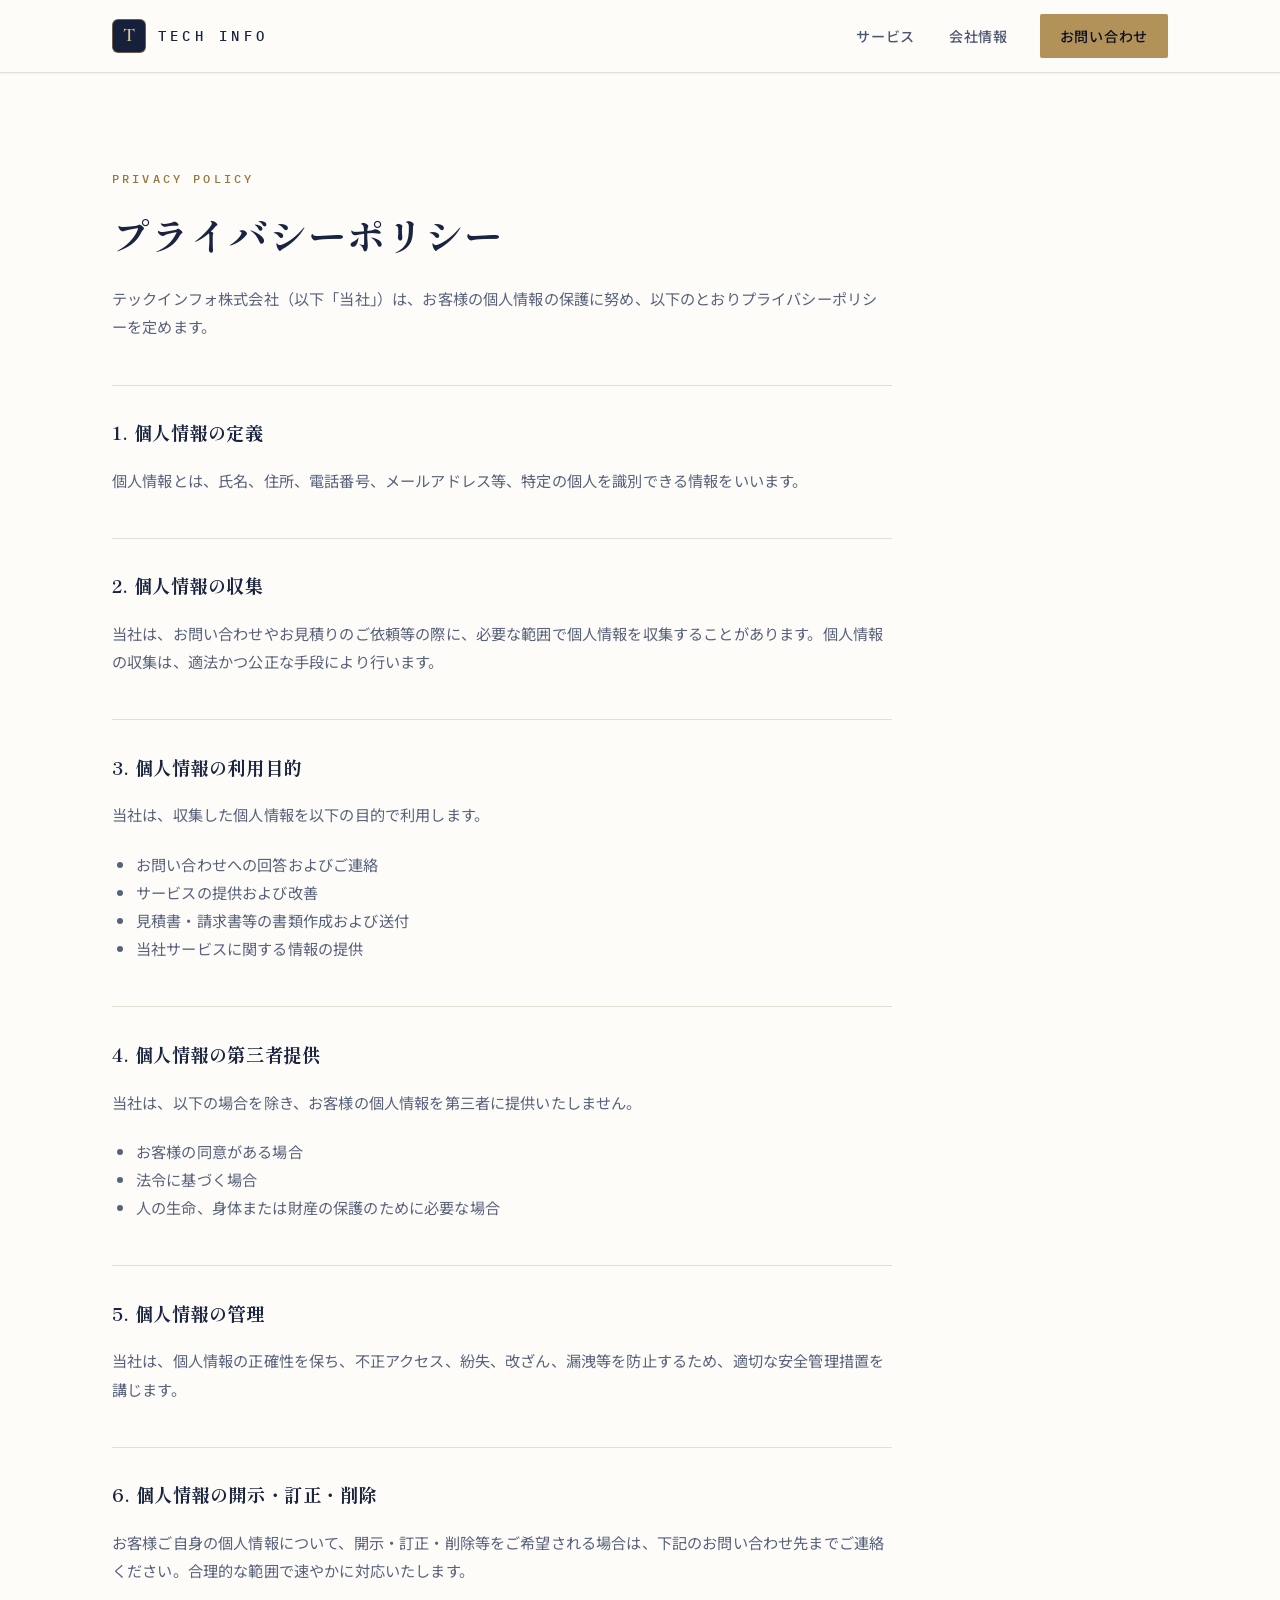
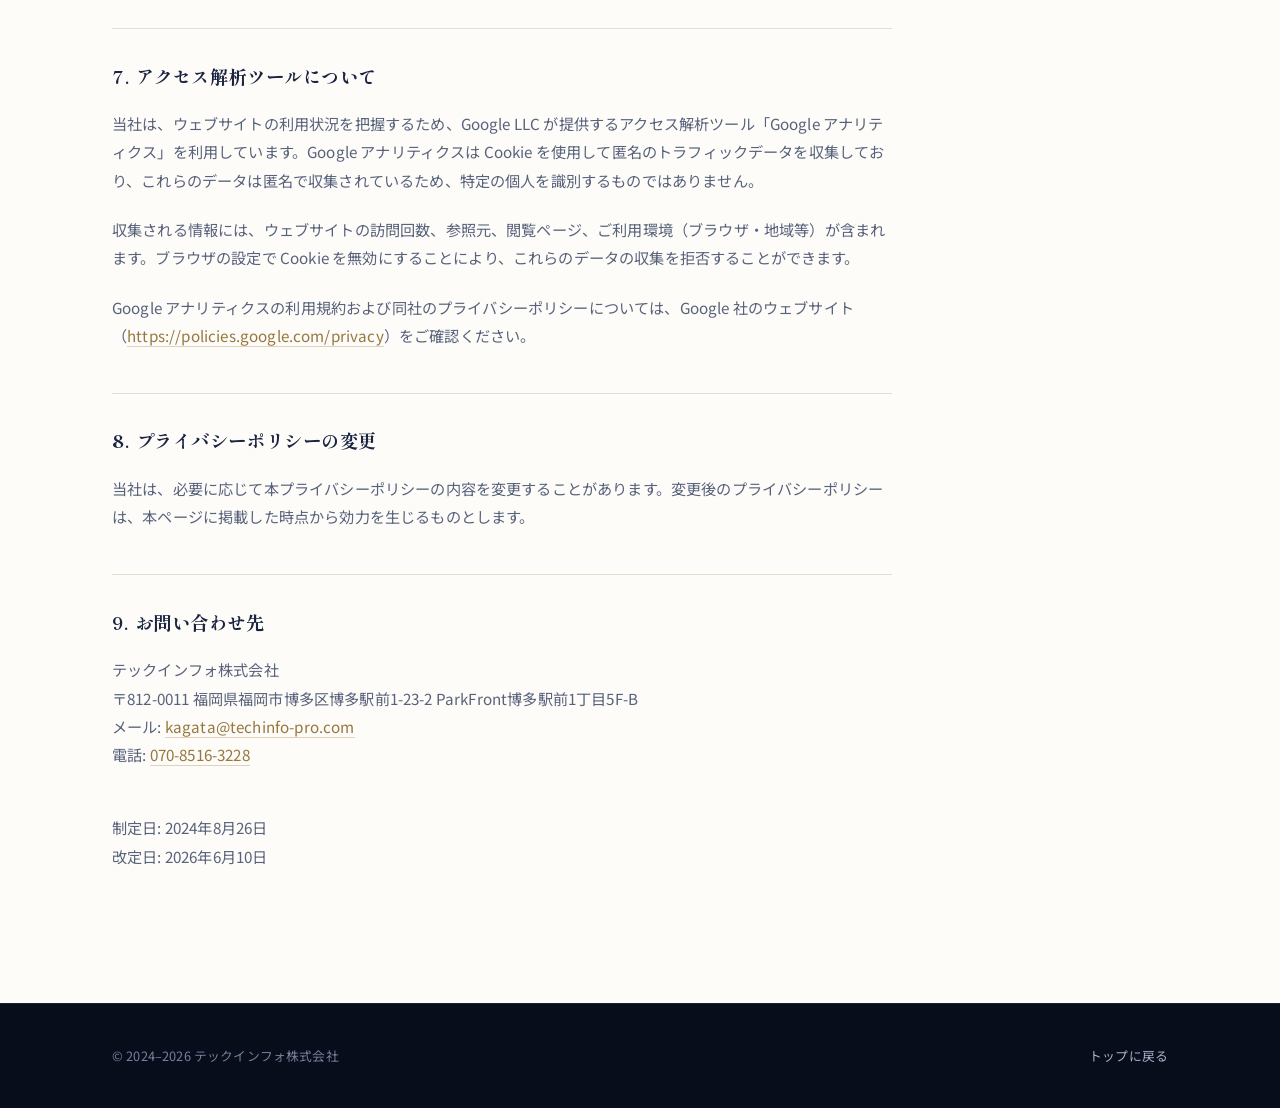
==== commit 448ed45f: "v7.1: ヒーローを白基調に転換（ユーザーFB反映・ターミナルはダークアクセントで維持） Co-Authored-By: Claude Fable 5 <noreply@anthropic.com>" ====
--- a/privacy-policy.html
+++ b/privacy-policy.html
@@ -16,7 +16,7 @@
   <title>プライバシーポリシー | テックインフォ株式会社</title>
   <meta name="description" content="テックインフォ株式会社のプライバシーポリシー。個人情報の取り扱いについて。">
   <link rel="canonical" href="https://techinfo-pro.com/privacy-policy.html">
-  <meta name="theme-color" content="#0b1122">
+  <meta name="theme-color" content="#f8f5ee">
   <link rel="icon" href="data:image/svg+xml,%3Csvg xmlns='http://www.w3.org/2000/svg' viewBox='0 0 32 32'%3E%3Crect width='32' height='32' rx='6' fill='%2316203a'/%3E%3Ctext x='16' y='22' font-family='Georgia,serif' font-size='18' font-weight='700' fill='%23b3925a' text-anchor='middle'%3ET%3C/text%3E%3C/svg%3E">
   <link rel="preconnect" href="https://fonts.googleapis.com">
   <link rel="preconnect" href="https://fonts.gstatic.com" crossorigin>
--- a/css/style.css
+++ b/css/style.css
@@ -123,12 +123,12 @@
 .btn-primary:active { transform: translateY(0); }
 .btn-ghost {
   background: transparent;
-  color: var(--on-dark);
-  border: 1px solid rgba(233, 237, 246, 0.28);
+  color: var(--ink);
+  border: 1px solid #d3cbb9;
 }
 .btn-ghost:hover {
-  border-color: var(--gold-bright);
-  color: var(--gold-bright);
+  border-color: var(--gold);
+  color: var(--gold-deep);
   transform: translateY(-2px);
 }
 
@@ -143,10 +143,11 @@
   border-bottom: 1px solid transparent;
 }
 .header.scrolled {
-  background: rgba(11, 17, 34, 0.82);
+  background: rgba(253, 252, 249, 0.86);
   -webkit-backdrop-filter: blur(12px);
   backdrop-filter: blur(12px);
-  border-bottom-color: var(--dark-line);
+  border-bottom-color: var(--line);
+  box-shadow: var(--shadow-sm);
 }
 .header-inner {
   max-width: 1120px;
@@ -184,7 +185,7 @@
   font-size: 0.88rem;
   font-weight: 500;
   letter-spacing: 0.3em;
-  color: var(--on-dark);
+  color: var(--ink);
 }
 
 /* Nav (desktop) */
@@ -202,7 +203,7 @@
   font-size: 0.88rem;
   font-weight: 500;
   letter-spacing: 0.05em;
-  color: #c3cadd;
+  color: #4d5772;
   transition: color 0.25s var(--ease);
 }
 .nav-link::after {
@@ -210,12 +211,12 @@
   position: absolute;
   left: 14px; right: 14px; bottom: 8px;
   height: 1px;
-  background: var(--gold-bright);
+  background: var(--gold);
   transform: scaleX(0);
   transform-origin: left;
   transition: transform 0.3s var(--ease);
 }
-.nav-link:hover { color: #ffffff; }
+.nav-link:hover { color: var(--ink); }
 .nav-link:hover::after { transform: scaleX(1); }
 .nav-cta {
   margin-left: 12px;
@@ -246,10 +247,11 @@
 .menu-toggle span {
   display: block;
   width: 22px; height: 2px;
-  background: var(--on-dark);
+  background: var(--ink);
   border-radius: 1px;
-  transition: transform 0.3s var(--ease), opacity 0.3s var(--ease);
-}
+  transition: transform 0.3s var(--ease), opacity 0.3s var(--ease), background 0.3s var(--ease);
+}
+body.nav-open .menu-toggle span { background: var(--on-dark); }
 body.nav-open .menu-toggle span:nth-child(1) { transform: translateY(7px) rotate(45deg); }
 body.nav-open .menu-toggle span:nth-child(2) { opacity: 0; }
 body.nav-open .menu-toggle span:nth-child(3) { transform: translateY(-7px) rotate(-45deg); }
@@ -259,9 +261,9 @@
   position: relative;
   background:
     radial-gradient(ellipse 900px 560px at 78% 18%, rgba(179, 146, 90, 0.10), transparent 62%),
-    radial-gradient(ellipse 800px 620px at 12% 82%, rgba(141, 163, 204, 0.08), transparent 60%),
-    var(--dark);
-  color: var(--on-dark);
+    radial-gradient(ellipse 800px 620px at 12% 82%, rgba(27, 42, 74, 0.06), transparent 60%),
+    #f8f5ee;
+  color: var(--ink);
   overflow: hidden;
 }
 .hero-canvas,
@@ -272,8 +274,8 @@
 }
 .hero-grid-bg {
   background-image:
-    linear-gradient(rgba(141, 163, 204, 0.05) 1px, transparent 1px),
-    linear-gradient(90deg, rgba(141, 163, 204, 0.05) 1px, transparent 1px);
+    linear-gradient(rgba(27, 42, 74, 0.05) 1px, transparent 1px),
+    linear-gradient(90deg, rgba(27, 42, 74, 0.05) 1px, transparent 1px);
   background-size: 56px 56px;
   -webkit-mask-image: radial-gradient(ellipse 80% 70% at 60% 40%, black 25%, transparent 78%);
   mask-image: radial-gradient(ellipse 80% 70% at 60% 40%, black 25%, transparent 78%);
@@ -300,7 +302,7 @@
   font-weight: 500;
   letter-spacing: 0.3em;
   text-transform: uppercase;
-  color: var(--gold-bright);
+  color: var(--gold-deep);
   margin-bottom: 26px;
 }
 .hero-label::before {
@@ -314,7 +316,7 @@
   font-size: clamp(3.2rem, 7vw, 5.2rem);
   line-height: 1.04;
   letter-spacing: 0.01em;
-  background: linear-gradient(120deg, #f5f2ea 52%, var(--gold-bright));
+  background: linear-gradient(120deg, #16203a 58%, var(--gold-deep));
   -webkit-background-clip: text;
   background-clip: text;
   color: transparent;
@@ -326,7 +328,7 @@
   font-size: 1.18rem;
   letter-spacing: 0.07em;
   line-height: 2.1;
-  color: #ccd3e4;
+  color: #414c68;
   margin-bottom: 42px;
 }
 .hero-actions {
@@ -343,14 +345,12 @@
 .terminal {
   width: 100%;
   max-width: 480px;
-  background: rgba(13, 20, 38, 0.85);
-  border: 1px solid rgba(141, 163, 204, 0.18);
+  background: #0e1629;
+  border: 1px solid rgba(22, 32, 58, 0.5);
   border-radius: 10px;
   box-shadow:
-    0 34px 90px -24px rgba(0, 0, 0, 0.6),
+    0 30px 70px -22px rgba(22, 32, 58, 0.45),
     inset 0 1px 0 rgba(255, 255, 255, 0.05);
-  -webkit-backdrop-filter: blur(6px);
-  backdrop-filter: blur(6px);
 }
 .terminal-bar {
   display: flex;
@@ -416,8 +416,8 @@
 .hero-stats {
   position: relative;
   z-index: 1;
-  border-top: 1px solid var(--dark-line);
-  background: rgba(8, 13, 27, 0.5);
+  border-top: 1px solid var(--line);
+  background: rgba(255, 255, 255, 0.45);
 }
 .hero-stats-inner {
   max-width: 1120px;
@@ -435,21 +435,21 @@
   font-family: var(--mono);
   font-weight: 500;
   font-size: 1.9rem;
-  color: var(--on-dark);
+  color: var(--ink);
   line-height: 1.3;
 }
 .stat-unit {
   font-family: var(--sans);
   font-size: 0.88rem;
   font-weight: 400;
-  color: var(--on-dark-2);
+  color: var(--ink-soft);
 }
 .stat-label {
   display: block;
   margin-top: 2px;
   font-size: 0.78rem;
   letter-spacing: 0.08em;
-  color: var(--on-dark-3);
+  color: var(--ink-faint);
 }
 
 /* --- Sections (light) --- */
@@ -1103,8 +1103,11 @@
   .nav-link {
     font-size: 1.15rem;
     padding: 12px 20px;
+    color: #dfe4f0;
   }
-  .nav-cta { margin-left: 0; margin-top: 14px; }
+  .nav-link:hover { color: #ffffff; }
+  .nav-cta { margin-left: 0; margin-top: 14px; color: var(--dark); }
+  .nav-cta:hover { color: var(--dark); }
 
   .strengths { grid-template-columns: 1fr; gap: 40px; }
   .workflow { grid-template-columns: 1fr; gap: 40px; }
